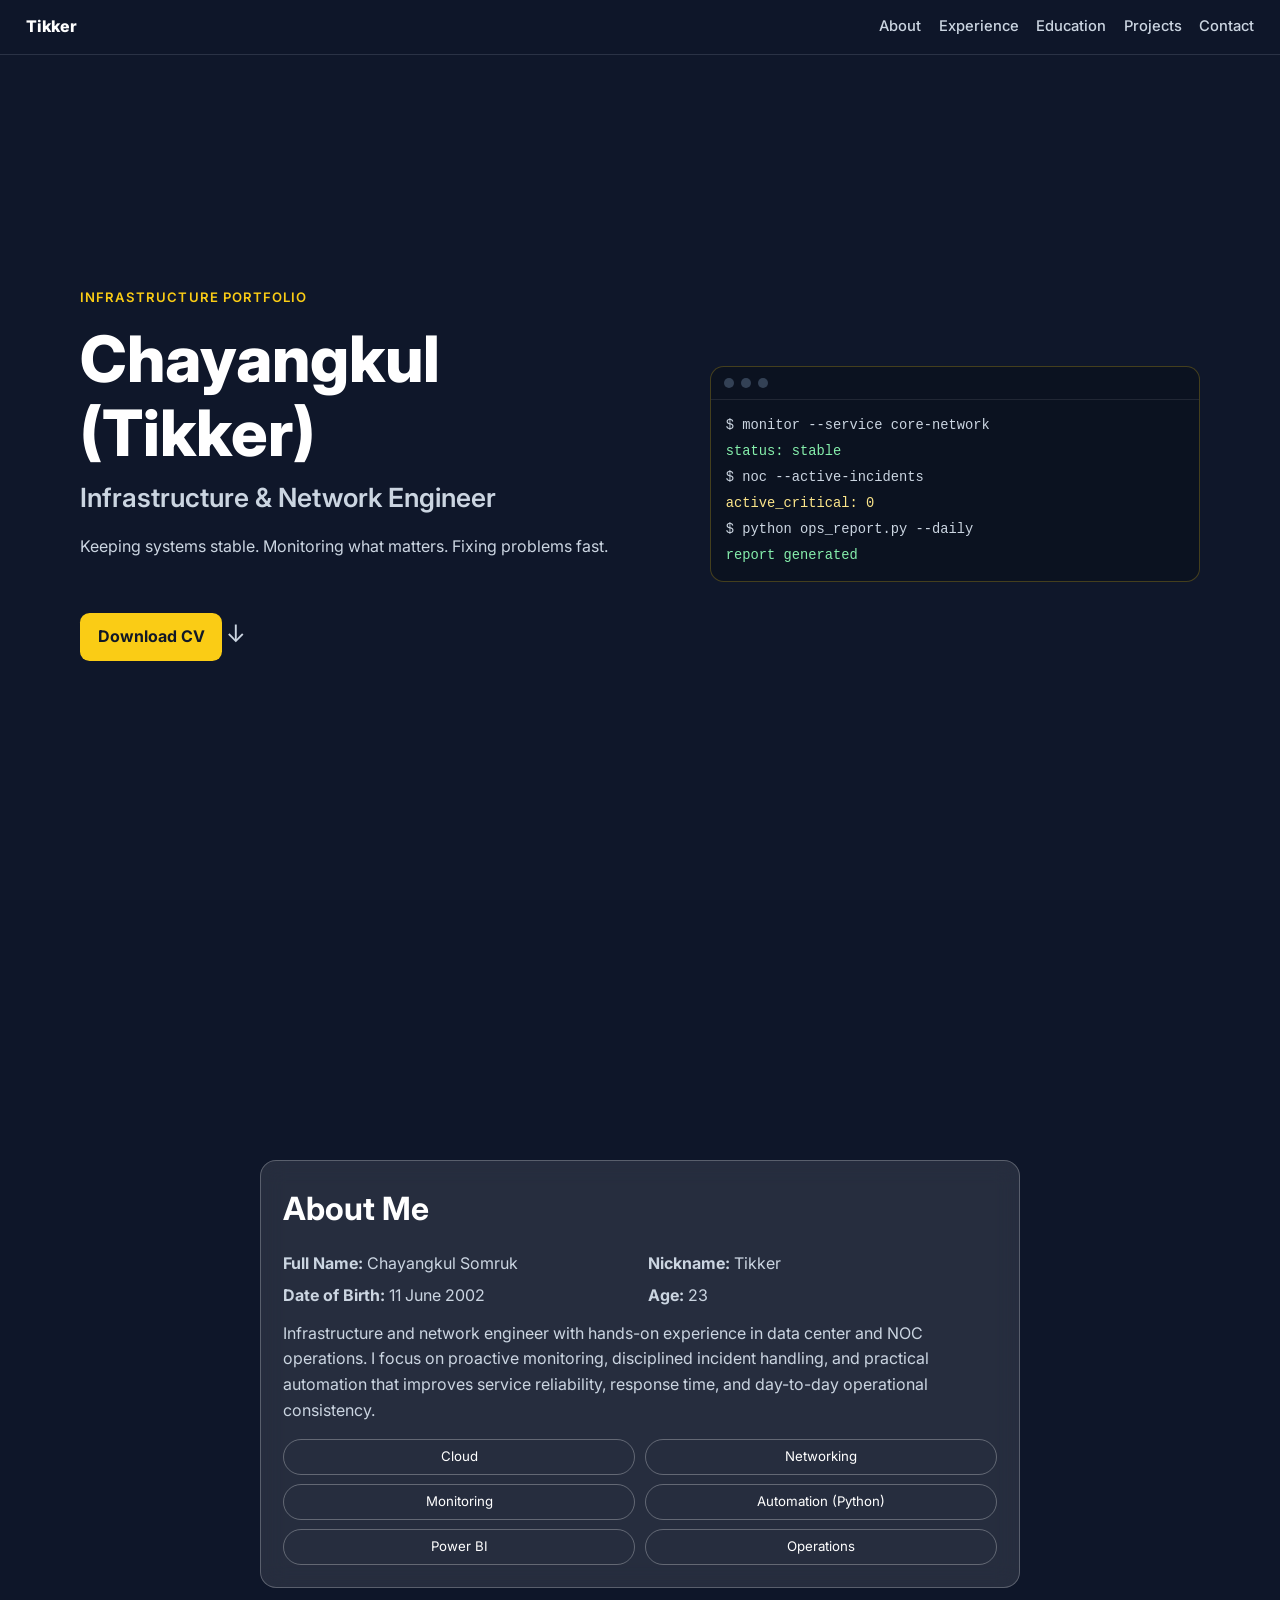
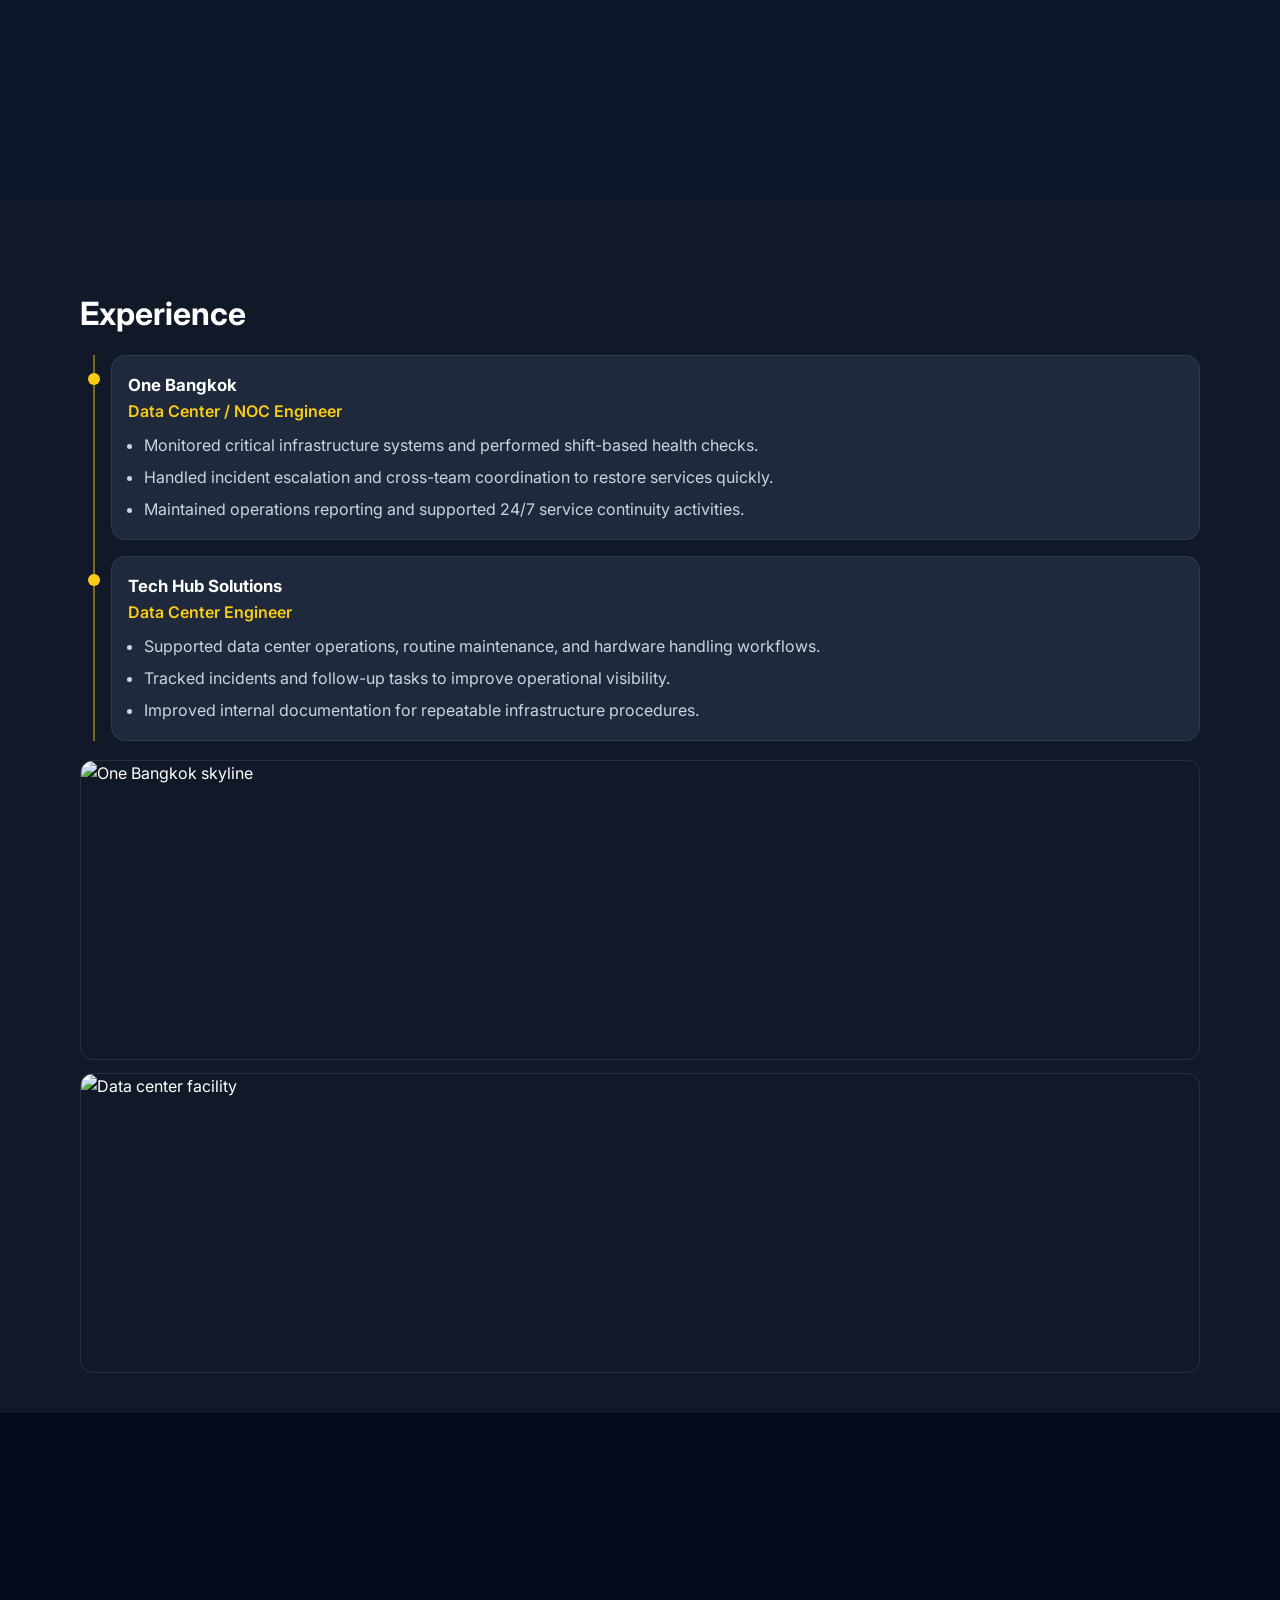
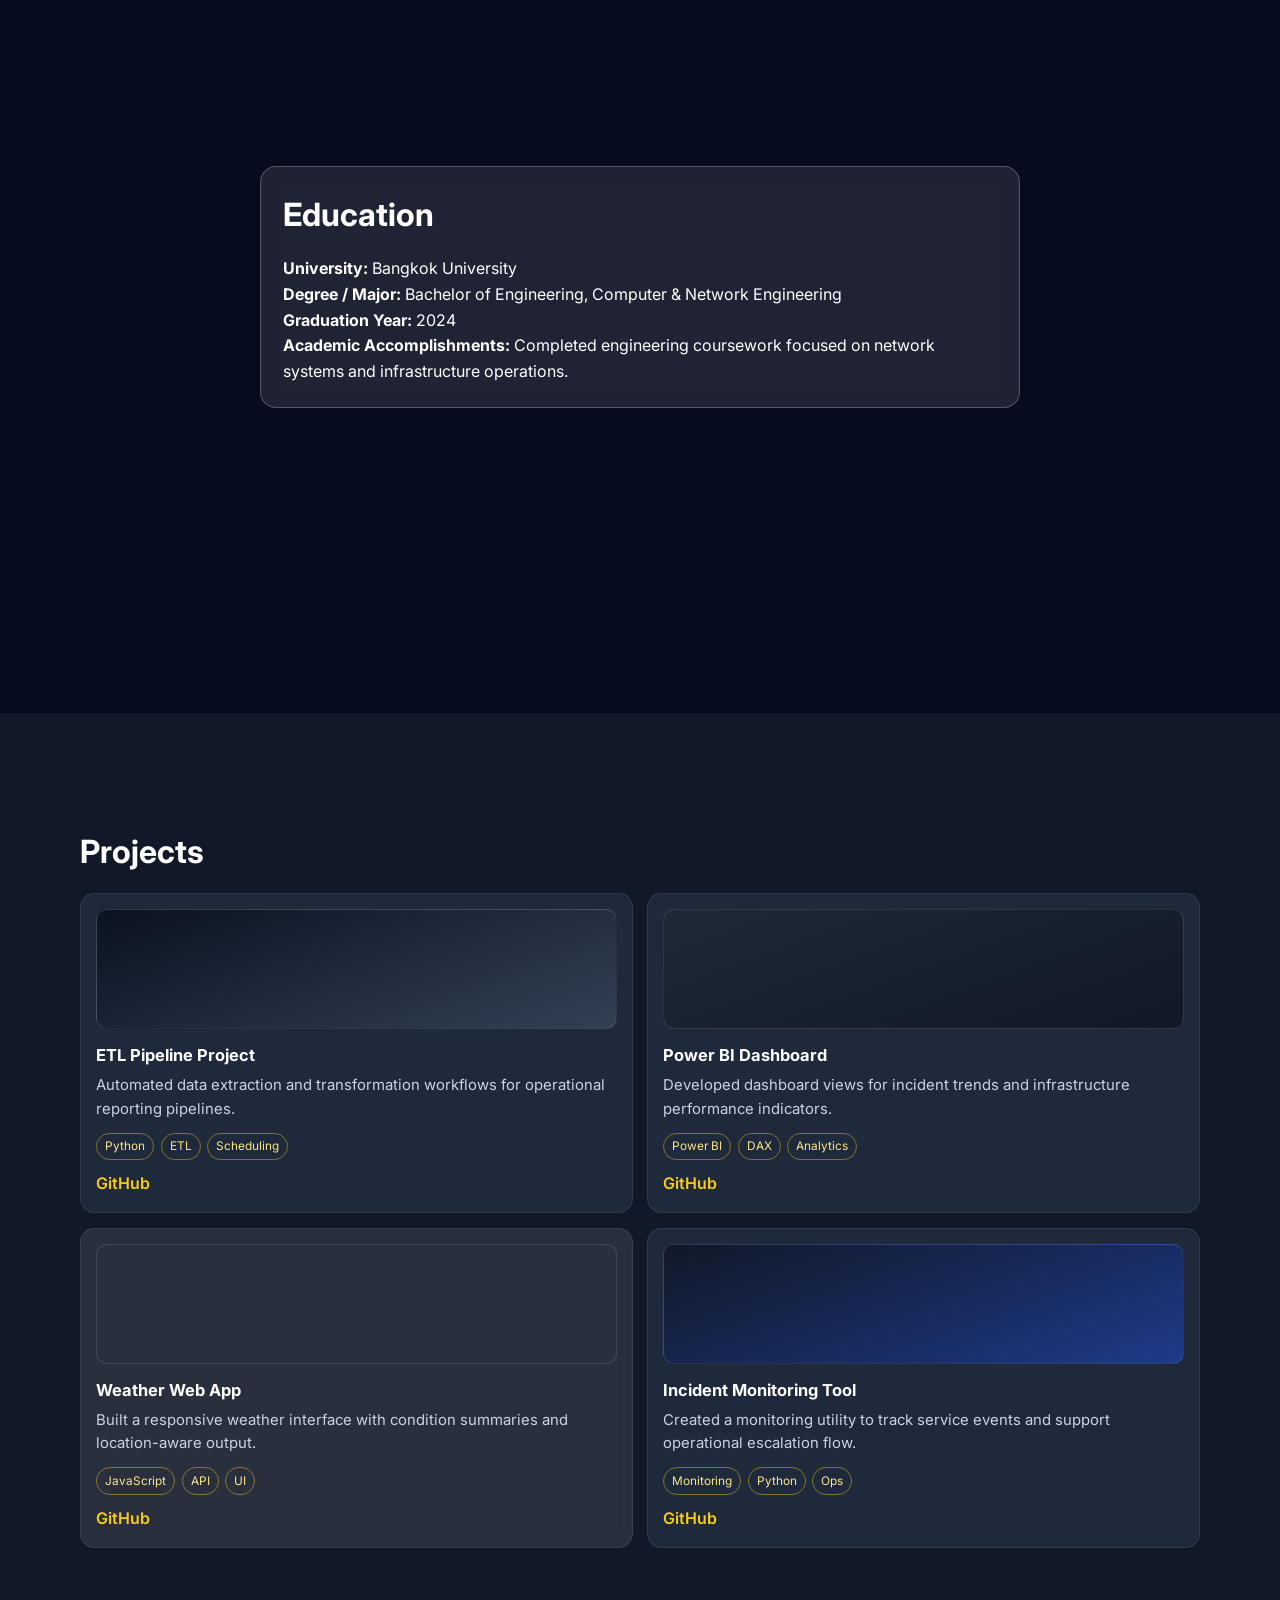
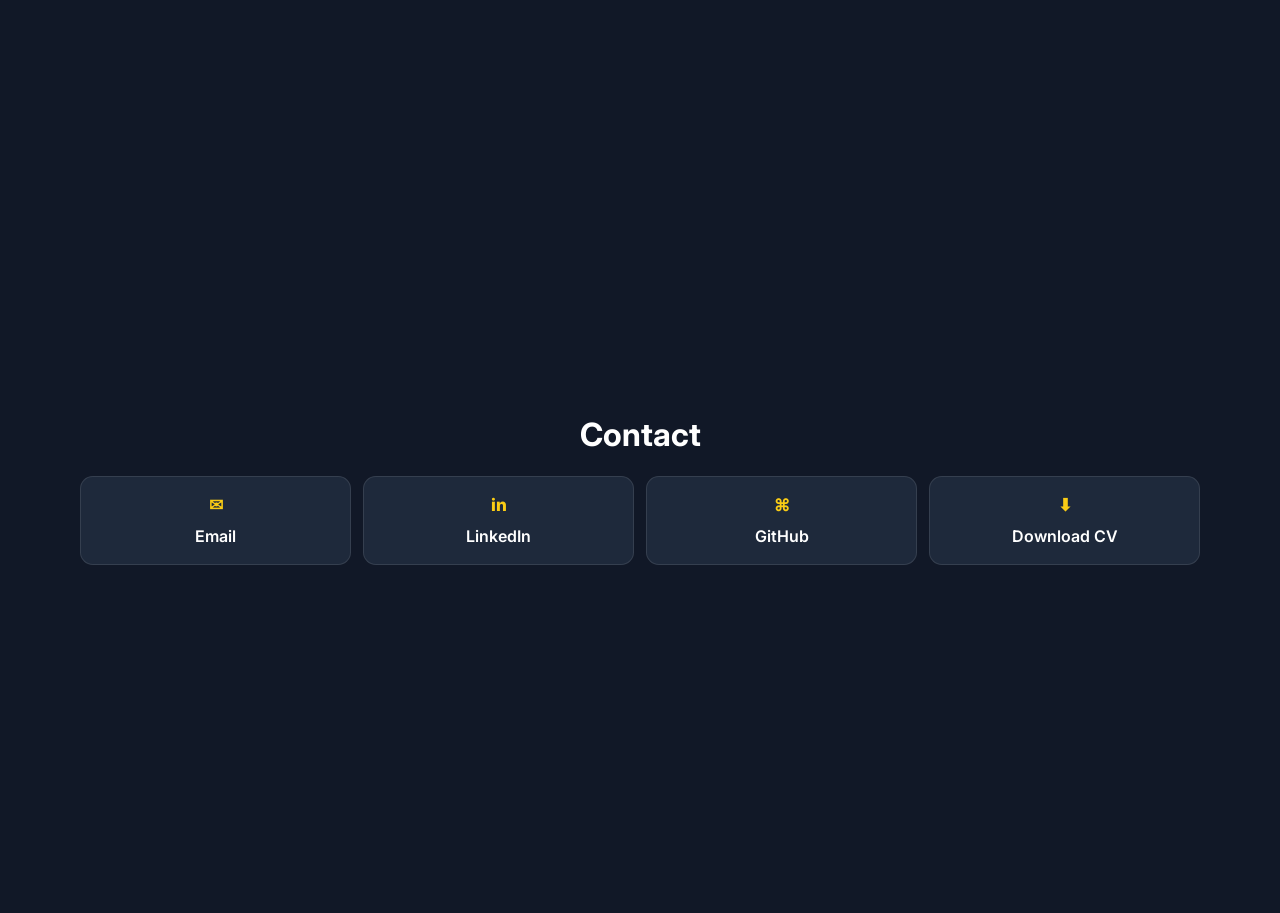
==== src/index.html @ 31d6d23b "Apply targeted hero, contact, and terminal UI fixes" ====
<!DOCTYPE html>
<html lang="en">
<head>
  <meta charset="UTF-8" />
  <meta name="viewport" content="width=device-width, initial-scale=1.0" />
  <title>Chayangkul (Tikker) | Infrastructure & Network Engineer</title>
  <meta
    name="description"
    content="Professional portfolio of Chayangkul (Tikker), Infrastructure & Network Engineer specializing in stable systems, monitoring, and fast incident response."
  />
  <link rel="preconnect" href="https://fonts.googleapis.com" />
  <link rel="preconnect" href="https://fonts.gstatic.com" crossorigin />
  <link
    href="https://fonts.googleapis.com/css2?family=Inter:wght@400;500;600;700;800&display=swap"
    rel="stylesheet"
  />
  <link rel="stylesheet" href="style.css" />
</head>
<body>
  <header class="top-nav">
    <a href="#hero" class="brand">Tikker</a>
    <nav>
      <a href="#about">About</a>
      <a href="#experience">Experience</a>
      <a href="#education">Education</a>
      <a href="#projects">Projects</a>
      <a href="#contact">Contact</a>
    </nav>
  </header>

  <main>
    <section id="hero" class="section hero">
      <div class="container hero-layout">
        <div class="hero-inner">
          <p class="section-label">Infrastructure Portfolio</p>
          <h1>Chayangkul (Tikker)</h1>
          <h2>Infrastructure &amp; Network Engineer</h2>
          <p class="hero-subtitle">Keeping systems stable. Monitoring what matters. Fixing problems fast.</p>
          <a class="btn-primary" href="assets/documents/Chayangkul_Somruk_CV.pdf" download>Download CV</a>
          <a class="scroll-indicator" href="#about" aria-label="Scroll to About">↓</a>
        </div>
        <aside class="hero-terminal" aria-label="Operations terminal status">
          <div class="terminal-header">
            <span></span><span></span><span></span>
          </div>
          <div class="terminal-body">
            <p>$ monitor --service core-network</p>
            <p class="ok">status: stable</p>
            <p>$ noc --active-incidents</p>
            <p class="warn">active_critical: 0</p>
            <p>$ python ops_report.py --daily</p>
            <p class="ok">report generated</p>
          </div>
        </aside>
      </div>
    </section>

    <section id="about" class="section glass-section about-bg">
      <div class="container center-layout">
        <article class="glass-card">
          <h3>About Me</h3>
          <div class="about-grid">
            <p><strong>Full Name:</strong> Chayangkul Somruk</p>
            <p><strong>Nickname:</strong> Tikker</p>
            <p><strong>Date of Birth:</strong> 11 June 2002</p>
            <p><strong>Age:</strong> 23</p>
          </div>
          <p class="summary">
            Infrastructure and network engineer with hands-on experience in data center and NOC operations.
            I focus on proactive monitoring, disciplined incident handling, and practical automation that improves
            service reliability, response time, and day-to-day operational consistency.
          </p>
          <div class="skills-grid">
            <span>Cloud</span>
            <span>Networking</span>
            <span>Monitoring</span>
            <span>Automation (Python)</span>
            <span>Power BI</span>
            <span>Operations</span>
          </div>
        </article>
      </div>
    </section>

    <section id="experience" class="section dark-section">
      <div class="container">
        <h3 class="title">Experience</h3>

        <div class="timeline">
          <article class="timeline-item">
            <div class="dot" aria-hidden="true"></div>
            <div class="timeline-card">
              <h4>One Bangkok</h4>
              <p class="role">Data Center / NOC Engineer</p>
              <ul>
                <li>Monitored critical infrastructure systems and performed shift-based health checks.</li>
                <li>Handled incident escalation and cross-team coordination to restore services quickly.</li>
                <li>Maintained operations reporting and supported 24/7 service continuity activities.</li>
              </ul>
            </div>
          </article>

          <article class="timeline-item">
            <div class="dot" aria-hidden="true"></div>
            <div class="timeline-card">
              <h4>Tech Hub Solutions</h4>
              <p class="role">Data Center Engineer</p>
              <ul>
                <li>Supported data center operations, routine maintenance, and hardware handling workflows.</li>
                <li>Tracked incidents and follow-up tasks to improve operational visibility.</li>
                <li>Improved internal documentation for repeatable infrastructure procedures.</li>
              </ul>
            </div>
          </article>
        </div>

        <div class="banner-stack">
          <img src="1729585933_ปก_800_One_Bangkok_6.jpg" alt="One Bangkok skyline" class="full-banner" />
          <img src="GSA01-108-scaled.jpg" alt="Data center facility" class="full-banner" />
        </div>
      </div>
    </section>

    <section id="education" class="section glass-section education-bg">
      <div class="container center-layout">
        <article class="glass-card">
          <h3>Education</h3>
          <p><strong>University:</strong> Bangkok University</p>
          <p><strong>Degree / Major:</strong> Bachelor of Engineering, Computer &amp; Network Engineering</p>
          <p><strong>Graduation Year:</strong> 2024</p>
          <p><strong>Academic Accomplishments:</strong> Completed engineering coursework focused on network systems and infrastructure operations.</p>
        </article>
      </div>
    </section>

    <section id="projects" class="section dark-section">
      <div class="container">
        <h3 class="title">Projects</h3>
        <div class="project-grid">
          <article class="project-card">
            <div class="project-thumb thumb-etl" role="img" aria-label="ETL pipeline diagram"></div>
            <h4>ETL Pipeline Project</h4>
            <p>Automated data extraction and transformation workflows for operational reporting pipelines.</p>
            <div class="badges"><span>Python</span><span>ETL</span><span>Scheduling</span></div>
            <a href="https://github.com/TikkerLovely" target="_blank" rel="noopener">GitHub</a>
          </article>

          <article class="project-card">
            <div class="project-thumb thumb-bi" role="img" aria-label="Power BI dashboard analytics"></div>
            <h4>Power BI Dashboard</h4>
            <p>Developed dashboard views for incident trends and infrastructure performance indicators.</p>
            <div class="badges"><span>Power BI</span><span>DAX</span><span>Analytics</span></div>
            <a href="https://github.com/TikkerLovely" target="_blank" rel="noopener">GitHub</a>
          </article>

          <article class="project-card weather-card">
            <div class="project-thumb thumb-weather" role="img" aria-label="Weather web application preview"></div>
            <h4>Weather Web App</h4>
            <p>Built a responsive weather interface with condition summaries and location-aware output.</p>
            <div class="badges"><span>JavaScript</span><span>API</span><span>UI</span></div>
            <a href="https://github.com/TikkerLovely" target="_blank" rel="noopener">GitHub</a>
          </article>

          <article class="project-card">
            <div class="project-thumb thumb-monitor" role="img" aria-label="Incident monitoring tool screen"></div>
            <h4>Incident Monitoring Tool</h4>
            <p>Created a monitoring utility to track service events and support operational escalation flow.</p>
            <div class="badges"><span>Monitoring</span><span>Python</span><span>Ops</span></div>
            <a href="https://github.com/TikkerLovely" target="_blank" rel="noopener">GitHub</a>
          </article>
        </div>
      </div>
    </section>

    <section id="contact" class="section dark-section contact-section">
      <div class="container">
        <h3 class="title">Contact</h3>
        <div class="contact-grid">
          <a class="contact-card" href="mailto:chayangkul@example.com"><span class="contact-icon">✉</span><span>Email</span></a>
          <a class="contact-card" href="https://linkedin.com/in/chayangkul-somruk-50b476312" target="_blank" rel="noopener"><span class="contact-icon">in</span><span>LinkedIn</span></a>
          <a class="contact-card" href="https://github.com/TikkerLovely" target="_blank" rel="noopener"><span class="contact-icon">⌘</span><span>GitHub</span></a>
          <a class="contact-card" href="assets/documents/Chayangkul_Somruk_CV.pdf" download><span class="contact-icon">⬇</span><span>Download CV</span></a>
        </div>
      </div>
    </section>
  </main>

  <script src="script.js"></script>
</body>
</html>
---- src/style.css ----
:root {
  --bg-main: #0f172a;
  --bg-secondary: #111827;
  --card-bg: #1e293b;
  --accent: #facc15;
  --text-main: #ffffff;
  --text-muted: #cbd5e1;
  --glass-bg: rgba(255, 255, 255, 0.1);
  --glass-border: rgba(255, 255, 255, 0.24);
}

* {
  box-sizing: border-box;
  margin: 0;
  padding: 0;
}

html {
  scroll-behavior: smooth;
}

body {
  font-family: "Inter", sans-serif;
  background: var(--bg-main);
  color: var(--text-main);
  line-height: 1.6;
}

.top-nav {
  position: fixed;
  top: 0;
  left: 0;
  right: 0;
  display: flex;
  align-items: center;
  justify-content: space-between;
  padding: 0.9rem 1rem;
  background: rgba(15, 23, 42, 0.9);
  border-bottom: 1px solid rgba(203, 213, 225, 0.15);
  backdrop-filter: blur(8px);
  z-index: 20;
}

.brand {
  text-decoration: none;
  color: var(--text-main);
  font-weight: 800;
  font-size: 1rem;
}

.top-nav nav {
  display: none;
}

.top-nav nav a {
  text-decoration: none;
  color: var(--text-muted);
  font-weight: 500;
  font-size: 0.92rem;
}

.top-nav nav a:hover {
  color: var(--accent);
}

.section {
  min-height: 100vh;
  display: flex;
  align-items: center;
  padding: 5.5rem 0 2.5rem;
}

.container {
  width: min(1120px, 92%);
  margin: 0 auto;
}

.hero {
  background: var(--bg-main);
}

.hero-inner {
  max-width: 760px;
}

.hero-layout {
  display: grid;
  gap: 1.2rem;
}

.hero-terminal {
  background: #0b1220;
  border: 1px solid rgba(250, 204, 21, 0.24);
  border-radius: 0.85rem;
  overflow: hidden;
  max-width: 520px;
}

.terminal-header {
  display: flex;
  gap: 0.45rem;
  padding: 0.7rem 0.8rem;
  border-bottom: 1px solid rgba(255, 255, 255, 0.09);
}

.terminal-header span {
  width: 0.62rem;
  height: 0.62rem;
  border-radius: 50%;
  background: #334155;
}

.terminal-body {
  padding: 0.9rem;
  font-family: ui-monospace, SFMono-Regular, Menlo, monospace;
  color: #cbd5e1;
  font-size: 0.86rem;
  display: grid;
  gap: 0.25rem;
}

.terminal-body .ok {
  color: #86efac;
}

.terminal-body .warn {
  color: #fde68a;
}

.section-label {
  color: var(--accent);
  font-size: 0.82rem;
  text-transform: uppercase;
  letter-spacing: 0.08em;
  margin-bottom: 0.9rem;
  font-weight: 600;
}

.hero h1 {
  font-size: clamp(2.2rem, 9vw, 4rem);
  line-height: 1.15;
  font-weight: 800;
}

.hero h2 {
  font-size: clamp(1.05rem, 4.2vw, 1.65rem);
  margin-top: 0.4rem;
  color: var(--text-muted);
  font-weight: 600;
}

.hero-subtitle {
  margin-top: 1rem;
  margin-bottom: 1.7rem;
  color: var(--text-muted);
  max-width: 56ch;
}

.btn-primary {
  display: inline-block;
  text-decoration: none;
  background: var(--accent);
  color: #111827;
  font-weight: 700;
  border-radius: 0.6rem;
  padding: 0.72rem 1.1rem;
}

.scroll-indicator {
  display: inline-block;
  margin-top: 1.8rem;
  text-decoration: none;
  color: var(--text-muted);
  font-size: 1.5rem;
  animation: nudge 2s ease-in-out infinite;
}

@keyframes nudge {
  0%,
  100% {
    transform: translateY(0);
  }
  50% {
    transform: translateY(4px);
  }
}

.dark-section {
  background: var(--bg-secondary);
}

.glass-section {
  position: relative;
  overflow: hidden;
  background: var(--bg-main);
}

.glass-section::before {
  content: "";
  position: absolute;
  inset: 0;
  z-index: 0;
}

.about-bg::before {
  background:
    linear-gradient(rgba(15, 23, 42, 0.68), rgba(15, 23, 42, 0.68)),
    url("assets/weather/cloudy.jpg") center/cover no-repeat;
  filter: blur(2px);
  transform: scale(1.04);
}

.education-bg::before {
  background:
    linear-gradient(rgba(2, 6, 23, 0.62), rgba(2, 6, 23, 0.62)),
    url("be8da3c9-c04f-43a6-bb78-62124ac0f6a9.jpg") center/cover no-repeat;
  filter: blur(4px);
  transform: scale(1.05);
}

.center-layout {
  position: relative;
  z-index: 1;
  display: grid;
  place-items: center;
}

.glass-card {
  width: min(760px, 100%);
  border-radius: 1rem;
  background: var(--glass-bg);
  border: 1px solid var(--glass-border);
  backdrop-filter: blur(12px);
  padding: 1.4rem;
}

.glass-card h3,
.title {
  font-size: clamp(1.45rem, 5vw, 2rem);
  margin-bottom: 1rem;
}

.about-grid {
  display: grid;
  gap: 0.35rem;
  margin-bottom: 0.8rem;
  color: var(--text-muted);
}

.summary {
  color: var(--text-muted);
  margin-bottom: 1rem;
}

.skills-grid {
  display: grid;
  grid-template-columns: 1fr 1fr;
  gap: 0.6rem;
}

.skills-grid span {
  display: inline-flex;
  justify-content: center;
  align-items: center;
  border: 1px solid rgba(255, 255, 255, 0.28);
  border-radius: 999px;
  padding: 0.38rem 0.55rem;
  font-size: 0.83rem;
  color: var(--text-main);
}

.timeline {
  border-left: 2px solid rgba(250, 204, 21, 0.45);
  margin-left: 0.8rem;
  padding-left: 1rem;
  display: grid;
  gap: 1rem;
}

.timeline-item {
  position: relative;
}

.dot {
  width: 0.75rem;
  height: 0.75rem;
  border-radius: 50%;
  background: var(--accent);
  position: absolute;
  left: -1.45rem;
  top: 1.1rem;
}

.timeline-card {
  background: var(--card-bg);
  border: 1px solid rgba(255, 255, 255, 0.08);
  border-radius: 0.9rem;
  padding: 1rem;
}

.timeline-card h4 {
  font-size: 1.05rem;
}

.role {
  color: var(--accent);
  font-weight: 600;
  margin-bottom: 0.55rem;
}

.timeline-card ul {
  color: var(--text-muted);
  padding-left: 1rem;
  display: grid;
  gap: 0.4rem;
}

.banner-stack {
  margin-top: 1.2rem;
  display: grid;
  gap: 0.8rem;
}

.full-banner {
  width: 100%;
  height: 210px;
  object-fit: cover;
  border-radius: 0.8rem;
  border: 1px solid rgba(255, 255, 255, 0.1);
}

.project-grid {
  display: grid;
  grid-template-columns: 1fr;
  gap: 0.9rem;
}

.project-card {
  background: var(--card-bg);
  border: 1px solid rgba(255, 255, 255, 0.08);
  border-radius: 0.9rem;
  padding: 0.95rem;
}

.project-thumb {
  height: 120px;
  border-radius: 0.7rem;
  border: 1px solid rgba(255, 255, 255, 0.1);
  margin-bottom: 0.8rem;
}

.thumb-etl {
  background: linear-gradient(160deg, #0b1220, #334155);
}

.thumb-bi {
  background: linear-gradient(160deg, #1f2937, #111827);
}

.thumb-weather {
  background: url("assets/weather/clear-day.jpg") center/cover no-repeat;
}

.thumb-monitor {
  background: linear-gradient(160deg, #111827, #1e3a8a);
}

.project-card h4 {
  font-size: 1.03rem;
  margin-bottom: 0.35rem;
}

.project-card p {
  color: var(--text-muted);
  font-size: 0.93rem;
}

.weather-card {
  background: rgba(255, 255, 255, 0.1);
  backdrop-filter: blur(8px);
}

.badges {
  display: flex;
  flex-wrap: wrap;
  gap: 0.4rem;
  margin: 0.7rem 0;
}

.badges span {
  border: 1px solid rgba(250, 204, 21, 0.45);
  border-radius: 999px;
  color: #fde68a;
  font-size: 0.74rem;
  padding: 0.2rem 0.5rem;
}

.project-card a {
  text-decoration: none;
  color: var(--accent);
  font-weight: 600;
}

.contact-section {
  text-align: center;
}

.contact-grid {
  display: grid;
  grid-template-columns: 1fr;
  gap: 0.75rem;
}

.contact-card {
  background: var(--card-bg);
  border: 1px solid rgba(255, 255, 255, 0.1);
  border-radius: 0.8rem;
  color: var(--text-main);
  padding: 0.9rem 1rem;
  text-decoration: none;
  display: grid;
  place-items: center;
  gap: 0.32rem;
  font-weight: 600;
}

.contact-icon {
  color: var(--accent);
  font-weight: 800;
  font-size: 1.08rem;
}

.contact-card:hover {
  border-color: rgba(250, 204, 21, 0.45);
  color: var(--accent);
}

@media (min-width: 760px) {
  .top-nav {
    padding: 0.9rem 1.6rem;
  }

  .hero-layout {
    grid-template-columns: 1.1fr 0.9fr;
    align-items: center;
    gap: 2rem;
  }

  .top-nav nav {
    display: flex;
    gap: 1.1rem;
  }

  .about-grid {
    grid-template-columns: 1fr 1fr;
    gap: 0.4rem 1rem;
  }

  .project-grid {
    grid-template-columns: 1fr 1fr;
  }

  .contact-grid {
    grid-template-columns: repeat(4, 1fr);
  }

  .full-banner {
    height: 300px;
  }
}
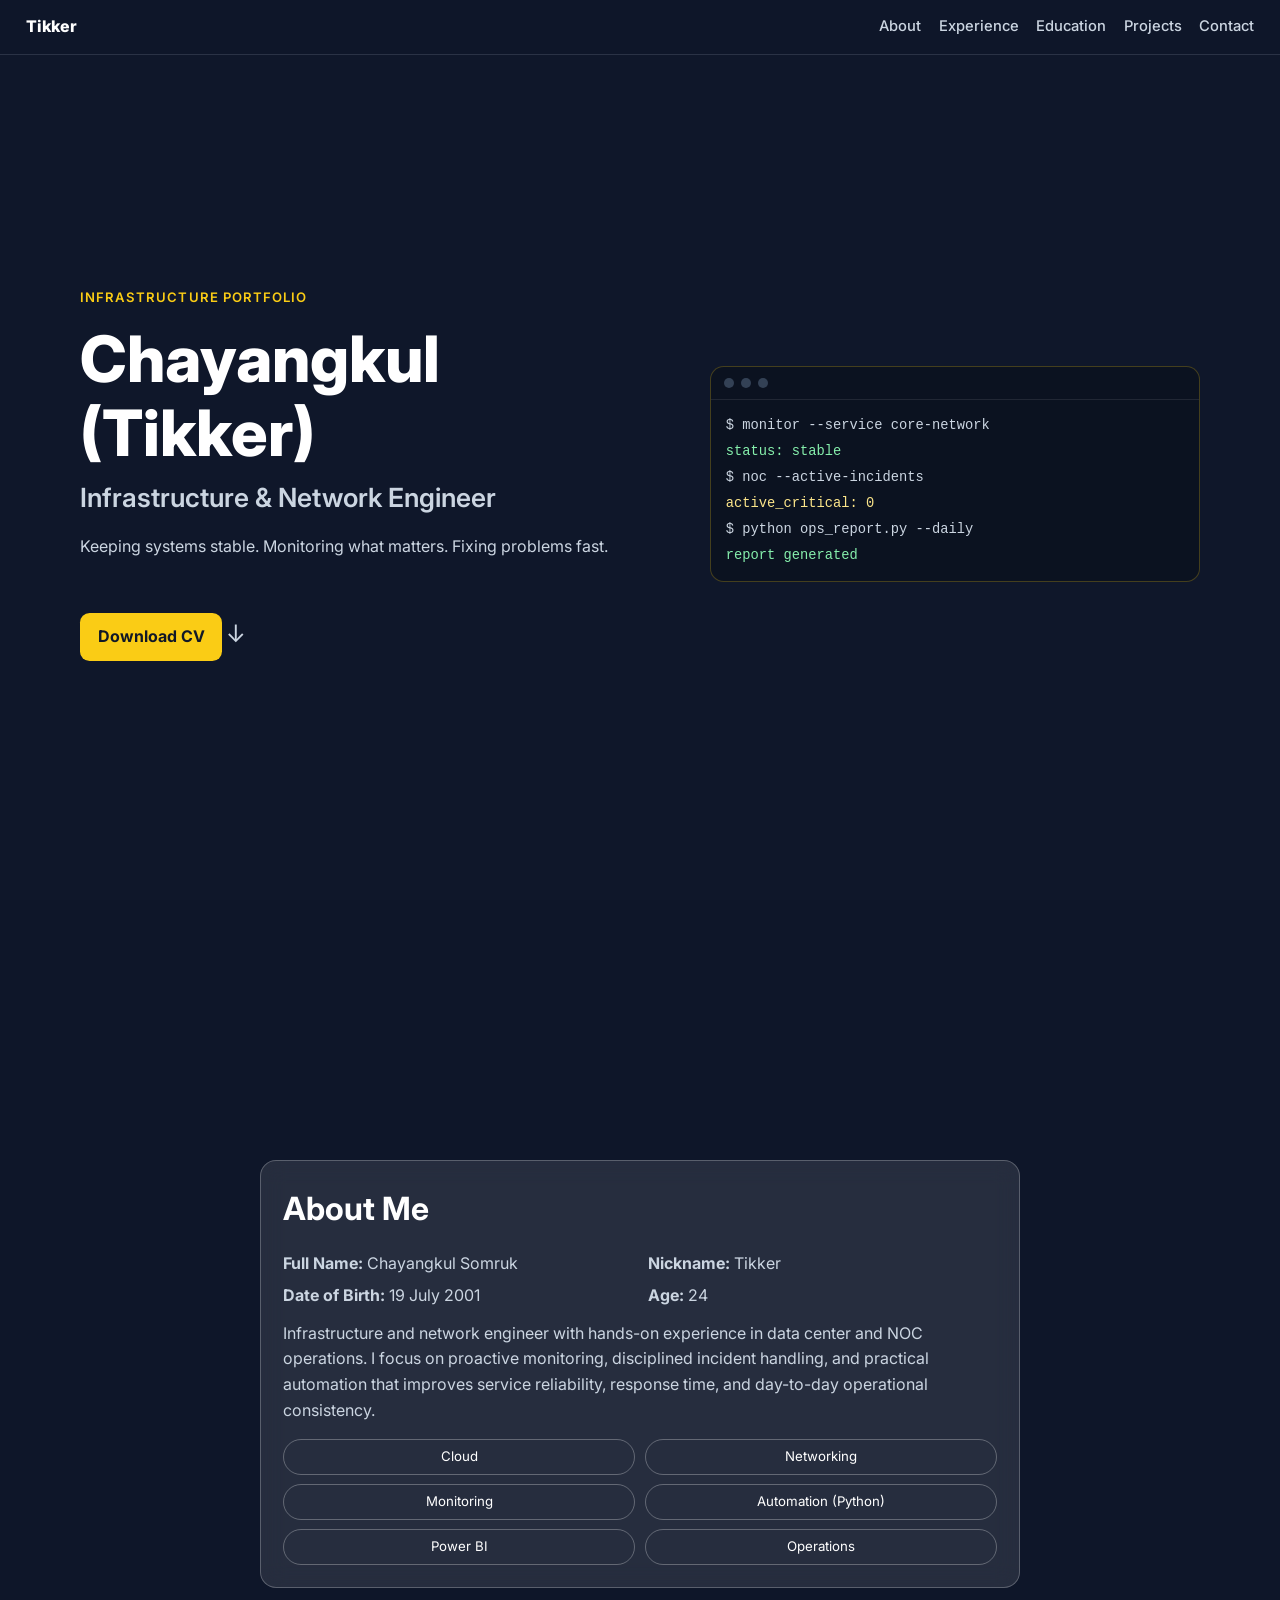
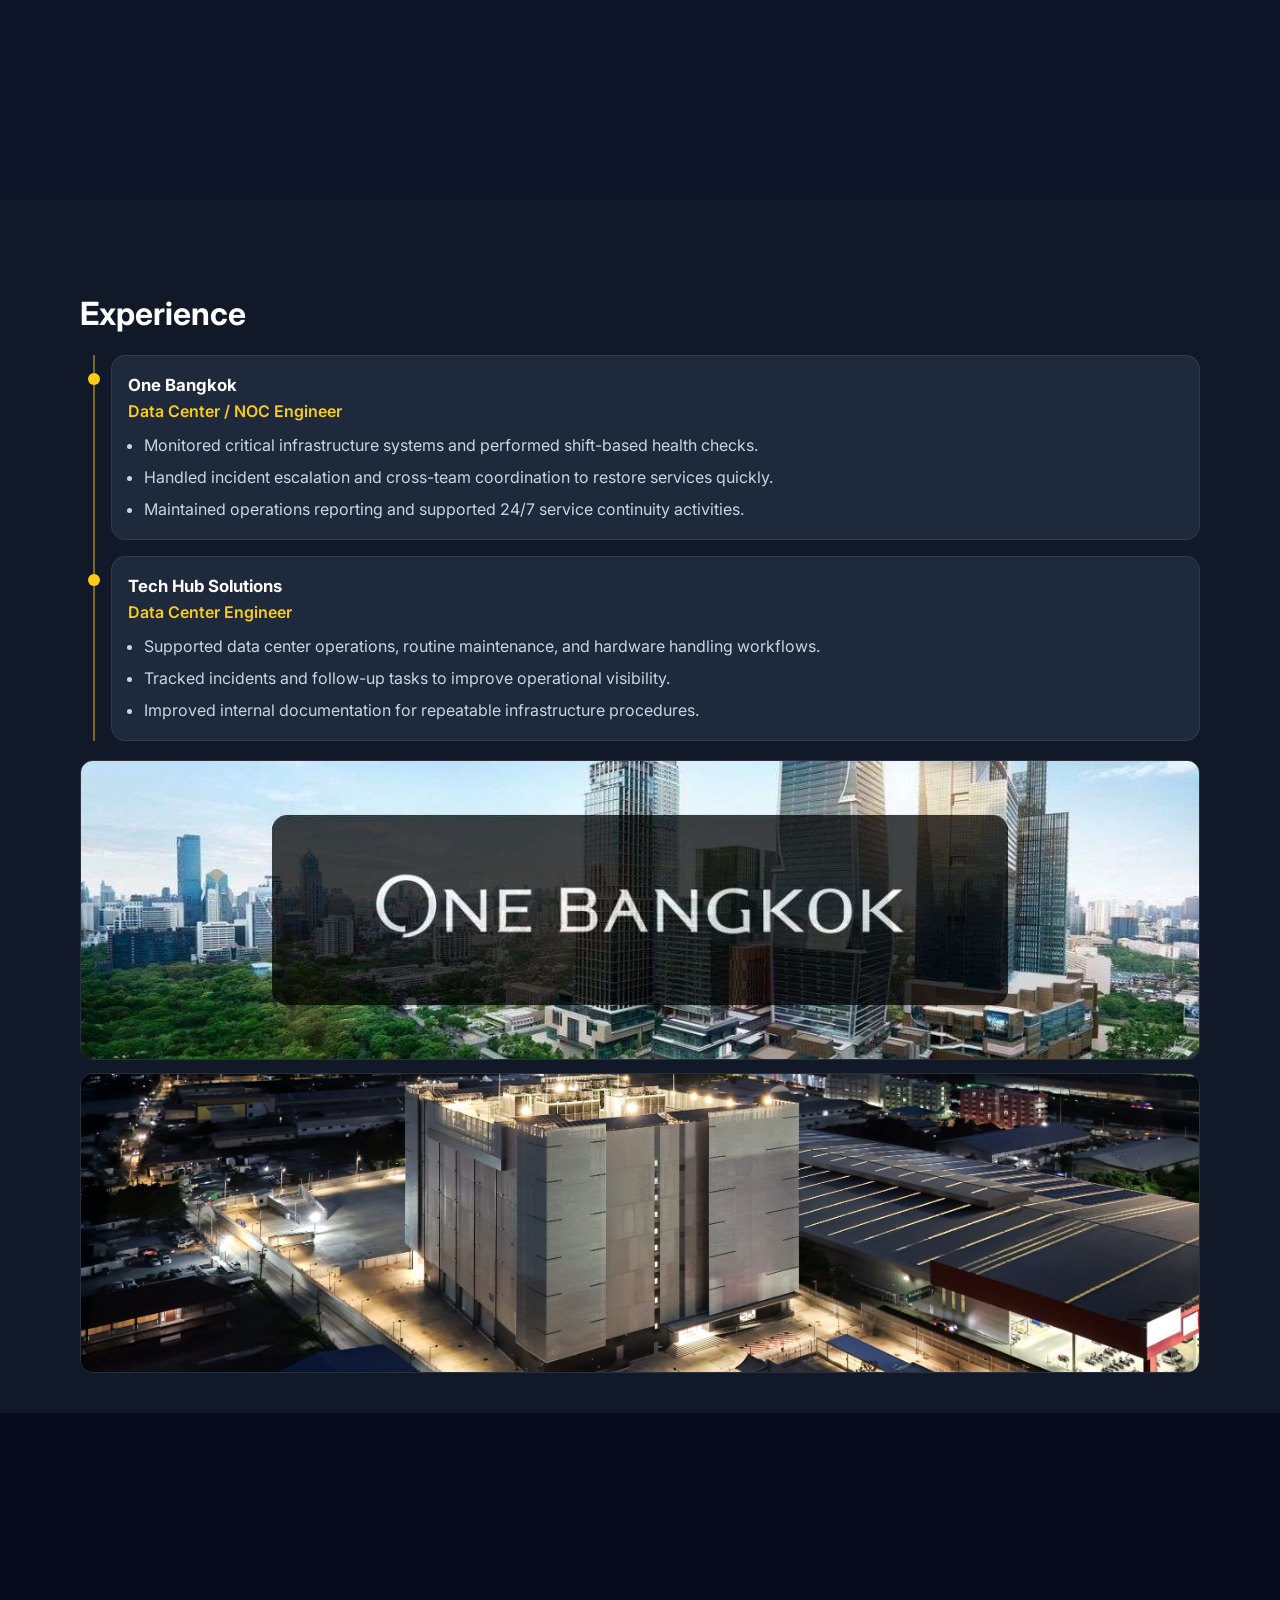
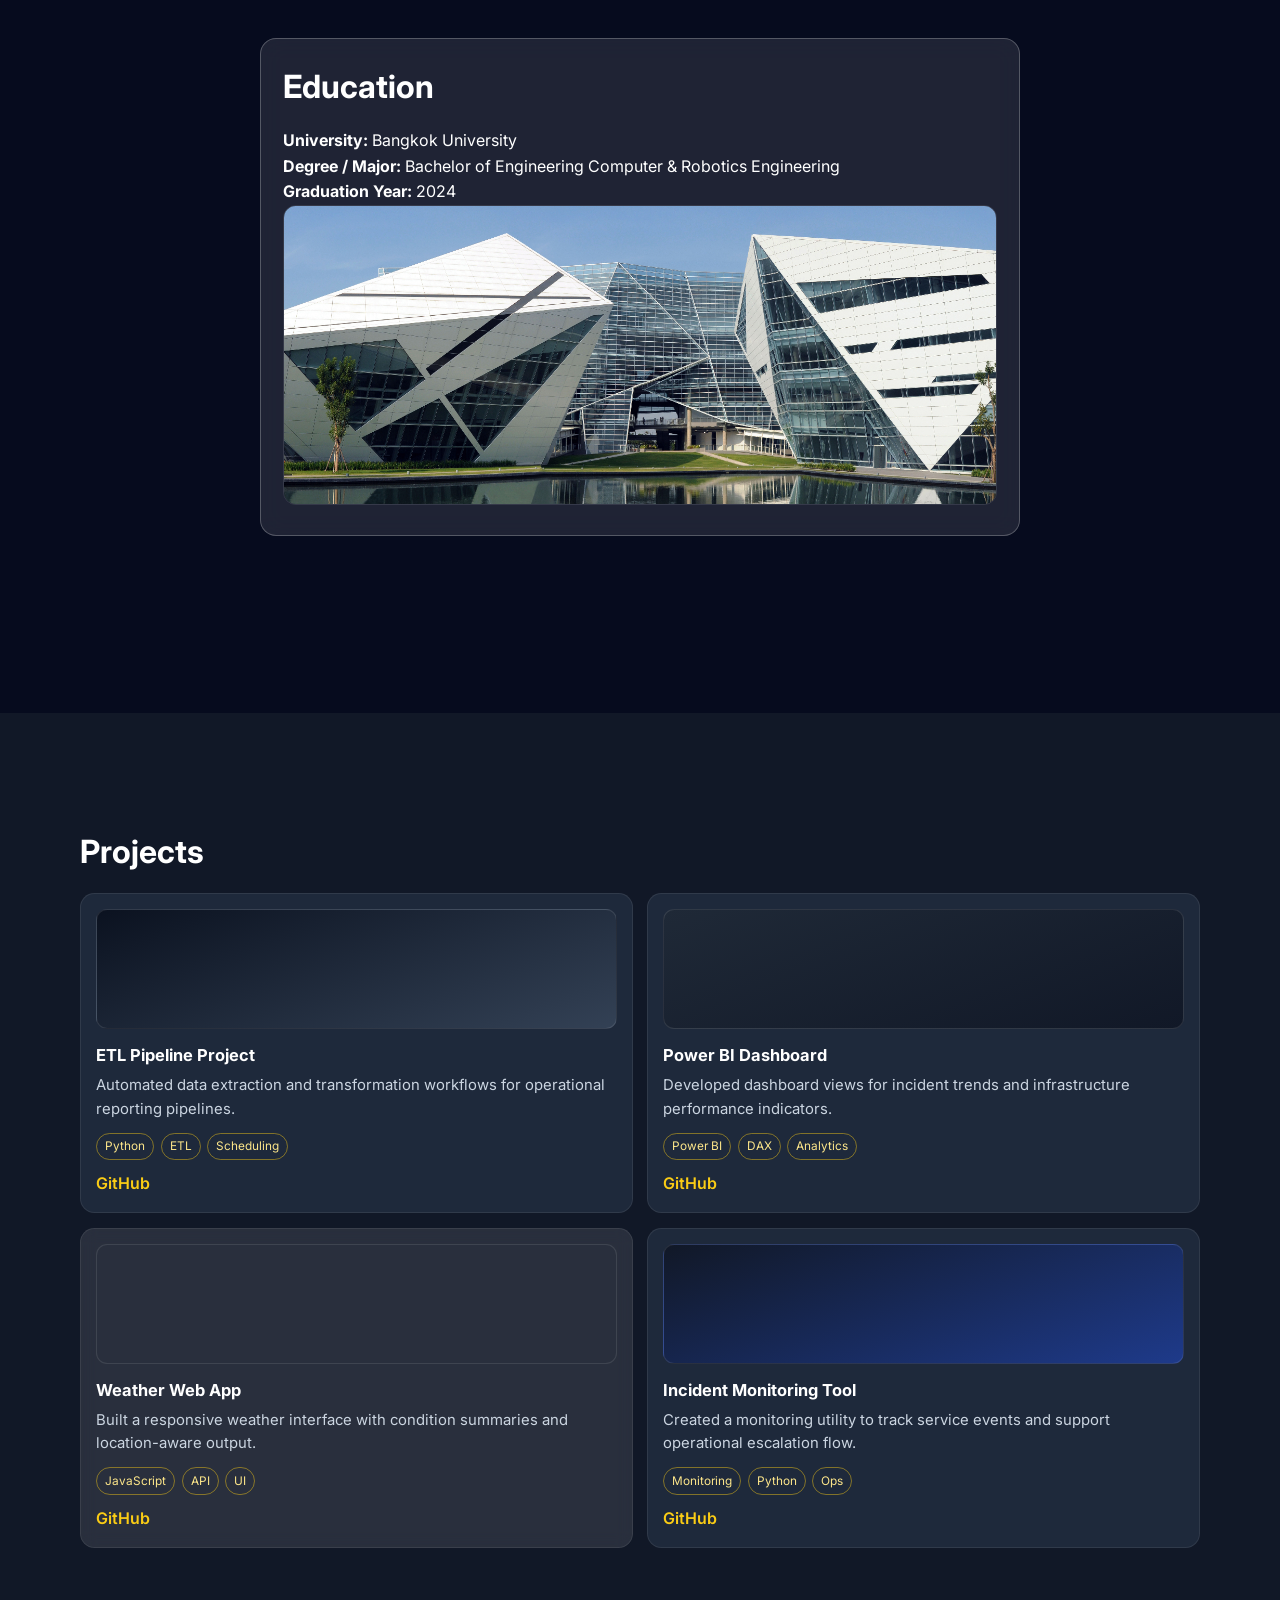
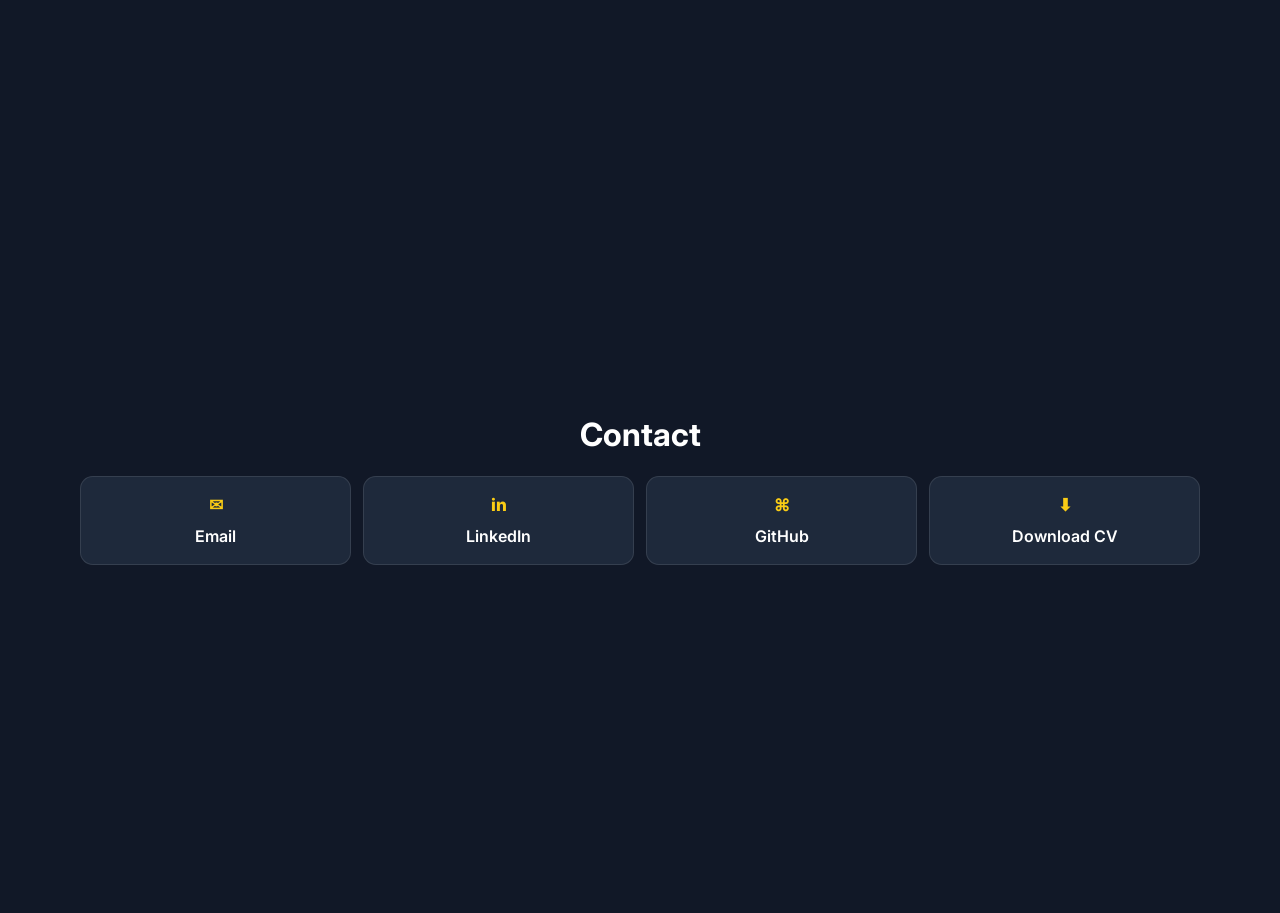
==== commit 628feb66: "Text and link update เป็นการอัพเดทรูปภาพและรายละเอียดต่างๆ" ====
--- a/src/index.html
+++ b/src/index.html
@@ -62,8 +62,8 @@
           <div class="about-grid">
             <p><strong>Full Name:</strong> Chayangkul Somruk</p>
             <p><strong>Nickname:</strong> Tikker</p>
-            <p><strong>Date of Birth:</strong> 11 June 2002</p>
-            <p><strong>Age:</strong> 23</p>
+            <p><strong>Date of Birth:</strong> 19 July 2001</p>
+            <p><strong>Age:</strong> 24</p>
           </div>
           <p class="summary">
             Infrastructure and network engineer with hands-on experience in data center and NOC operations.
@@ -115,8 +115,8 @@
         </div>
 
         <div class="banner-stack">
-          <img src="1729585933_ปก_800_One_Bangkok_6.jpg" alt="One Bangkok skyline" class="full-banner" />
-          <img src="GSA01-108-scaled.jpg" alt="Data center facility" class="full-banner" />
+          <img src="assets/images/1729585933_ปก_800_One_Bangkok_6.jpg" alt="One Bangkok skyline" class="full-banner" />
+          <img src="assets/images/GSA01-108-scaled.jpg"alt="Data center facility" class="full-banner" />
         </div>
       </div>
     </section>
@@ -126,9 +126,9 @@
         <article class="glass-card">
           <h3>Education</h3>
           <p><strong>University:</strong> Bangkok University</p>
-          <p><strong>Degree / Major:</strong> Bachelor of Engineering, Computer &amp; Network Engineering</p>
+          <p><strong>Degree / Major:</strong> Bachelor of Engineering Computer &amp; Robotics Engineering</p>
           <p><strong>Graduation Year:</strong> 2024</p>
-          <p><strong>Academic Accomplishments:</strong> Completed engineering coursework focused on network systems and infrastructure operations.</p>
+          <img src="assets/images/be8da3c9-c04f-43a6-bb78-62124ac0f6a9.jpg"alt="Bangkok University " class="full-banner" />
         </article>
       </div>
     </section>
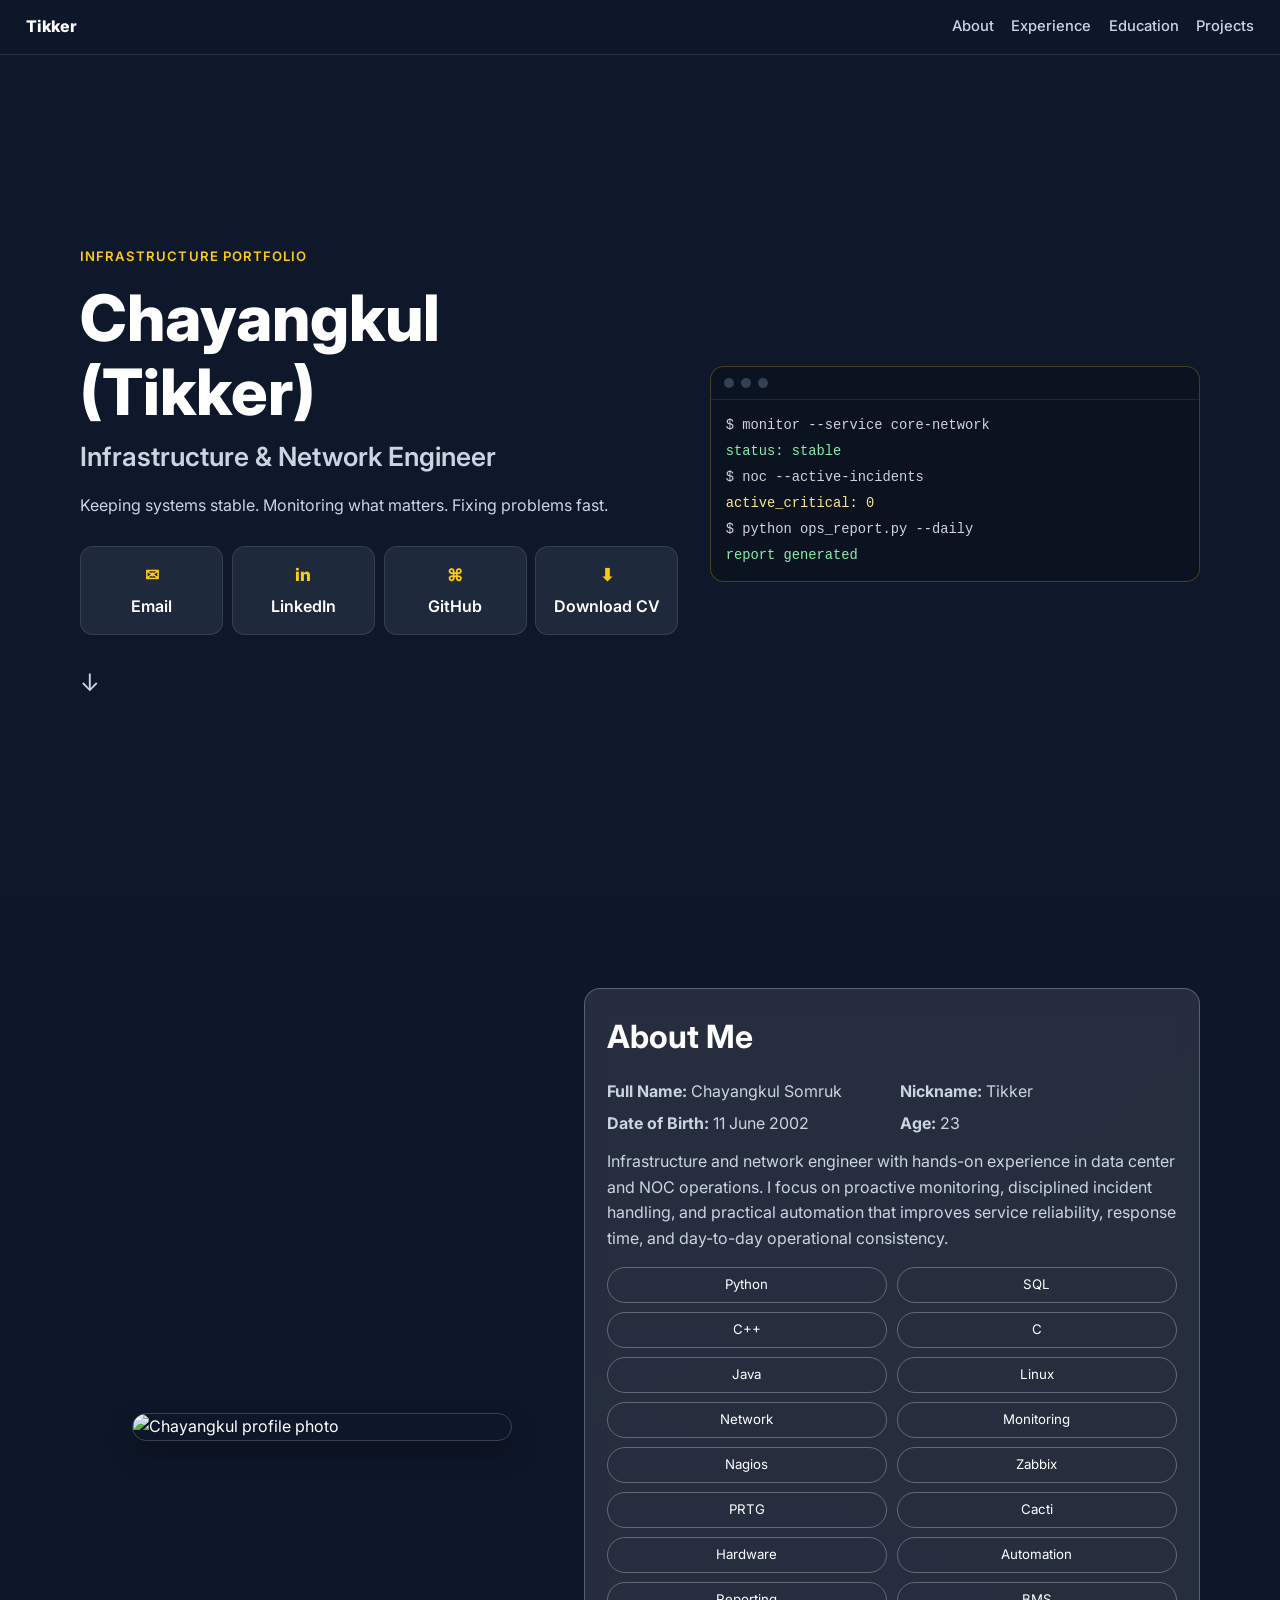
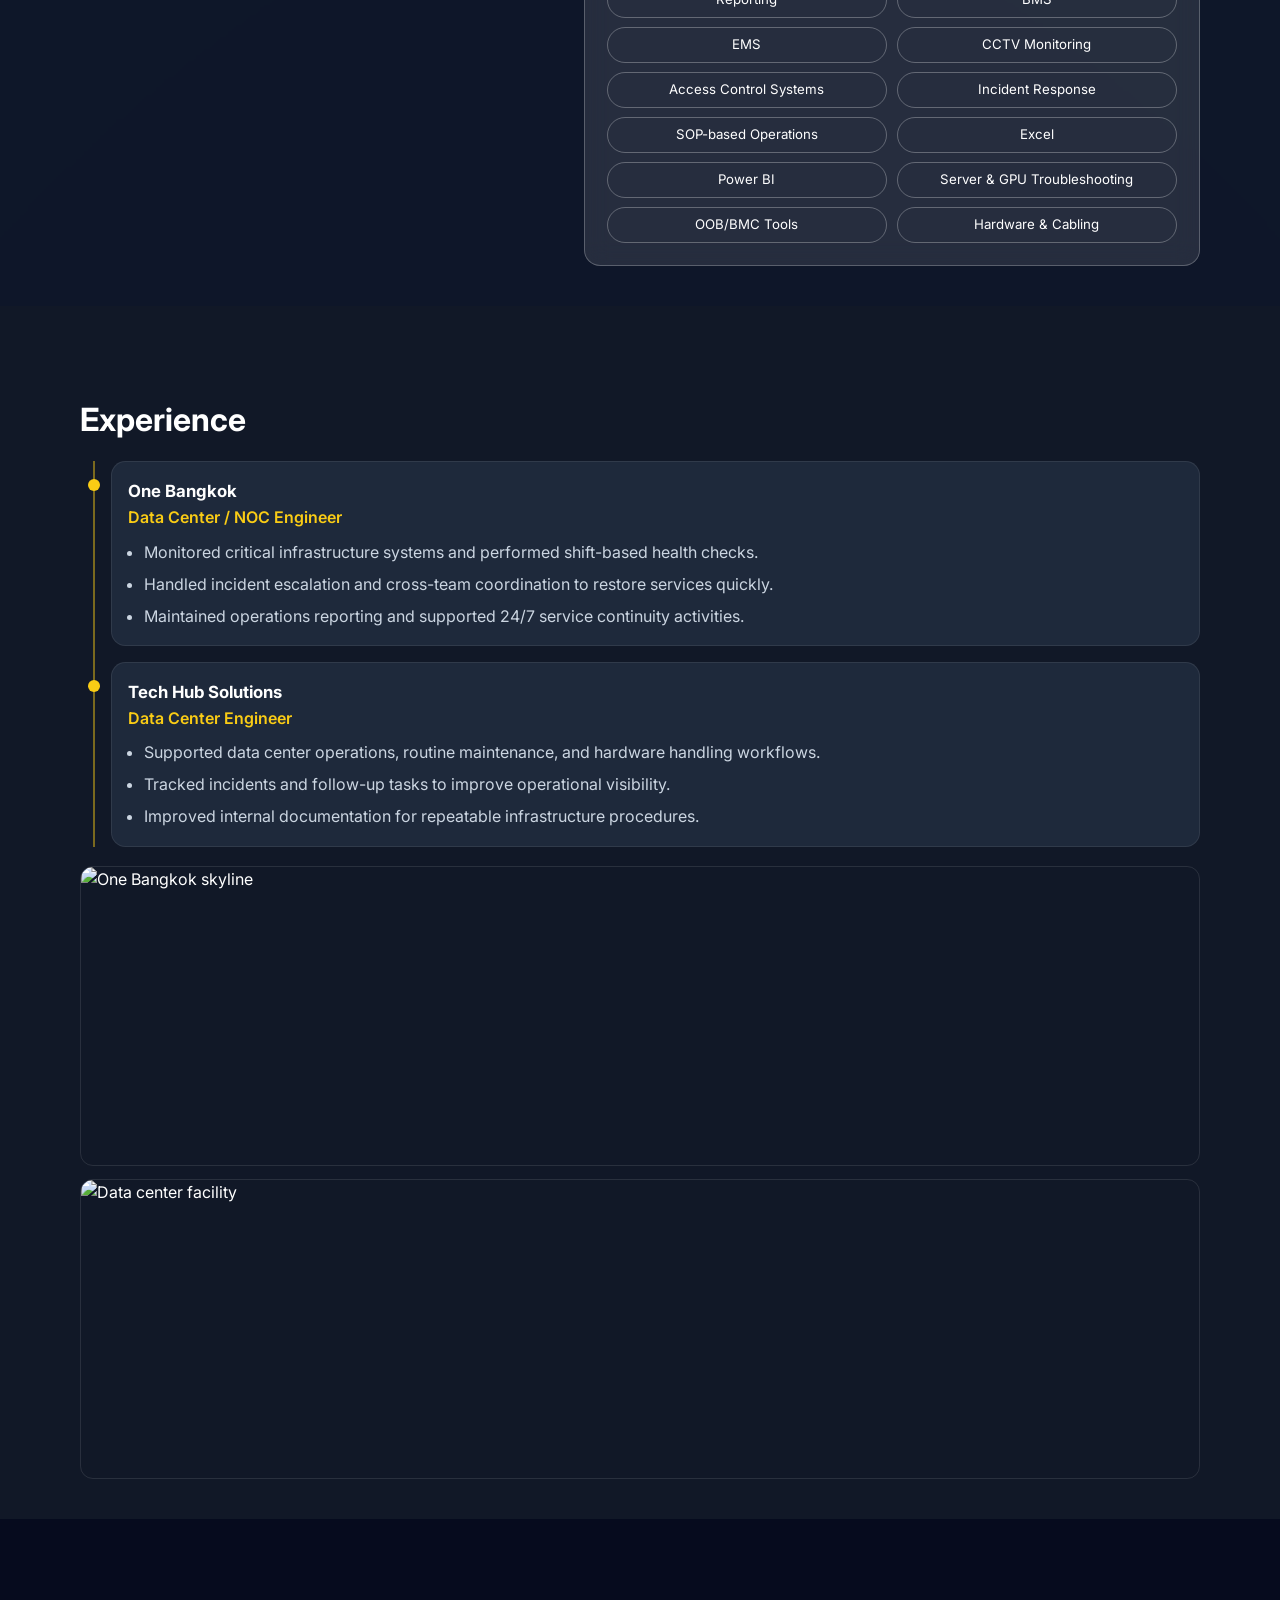
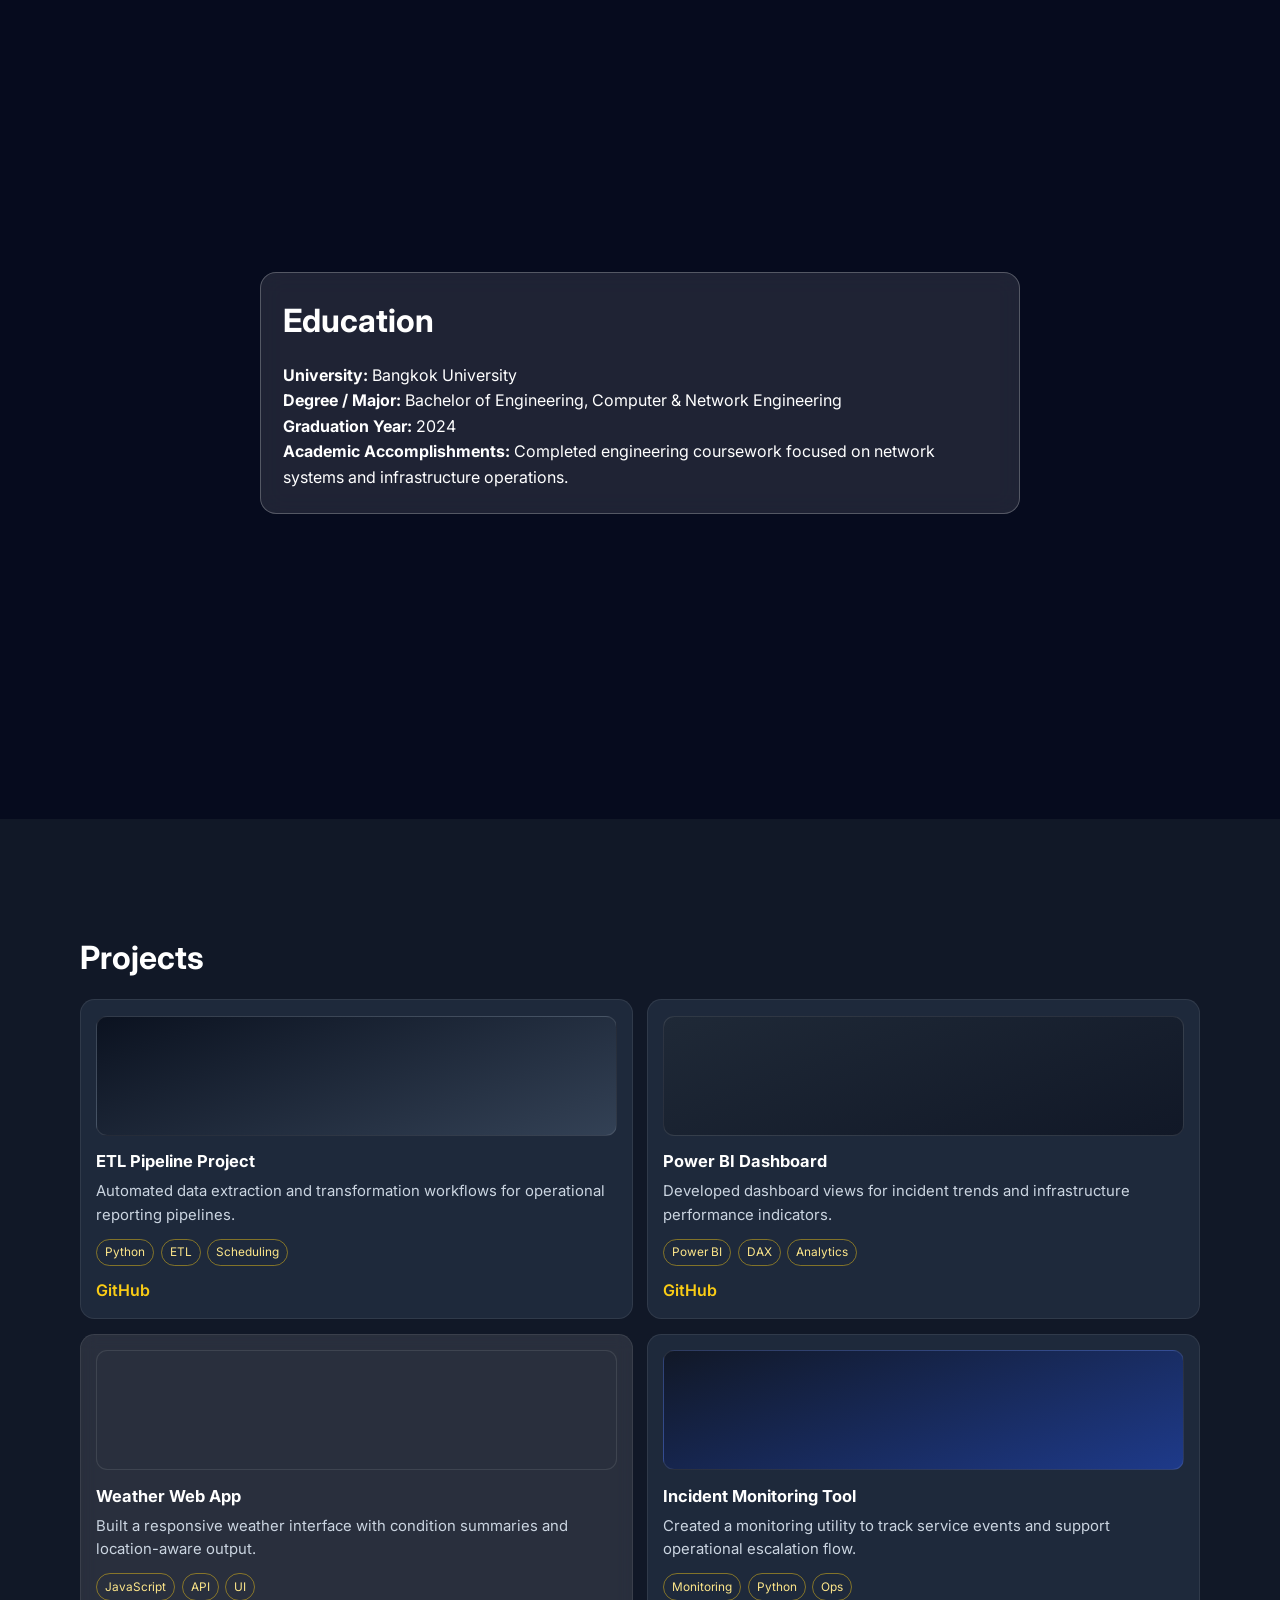
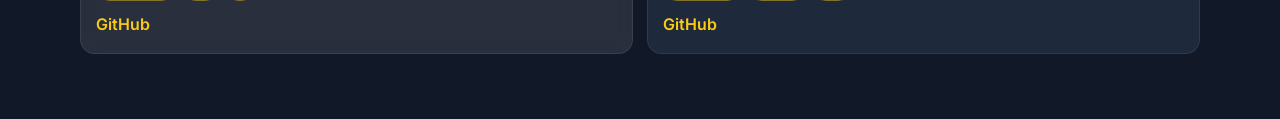
==== commit e073e4e1: "Apply layout-only updates for hero actions, about photo, and skills tags" ====
--- a/src/index.html
+++ b/src/index.html
@@ -24,7 +24,6 @@
       <a href="#experience">Experience</a>
       <a href="#education">Education</a>
       <a href="#projects">Projects</a>
-      <a href="#contact">Contact</a>
     </nav>
   </header>
 
@@ -36,7 +35,12 @@
           <h1>Chayangkul (Tikker)</h1>
           <h2>Infrastructure &amp; Network Engineer</h2>
           <p class="hero-subtitle">Keeping systems stable. Monitoring what matters. Fixing problems fast.</p>
-          <a class="btn-primary" href="assets/documents/Chayangkul_Somruk_CV.pdf" download>Download CV</a>
+          <div class="hero-actions" aria-label="Primary actions">
+            <a class="contact-card hero-action" href="mailto:chayangkul@example.com"><span class="contact-icon">✉</span><span>Email</span></a>
+            <a class="contact-card hero-action" href="https://linkedin.com/in/chayangkul-somruk-50b476312" target="_blank" rel="noopener"><span class="contact-icon">in</span><span>LinkedIn</span></a>
+            <a class="contact-card hero-action" href="https://github.com/TikkerLovely" target="_blank" rel="noopener"><span class="contact-icon">⌘</span><span>GitHub</span></a>
+            <a class="contact-card hero-action" href="assets/documents/Chayangkul_Somruk_CV.pdf" download><span class="contact-icon">⬇</span><span>Download CV</span></a>
+          </div>
           <a class="scroll-indicator" href="#about" aria-label="Scroll to About">↓</a>
         </div>
         <aside class="hero-terminal" aria-label="Operations terminal status">
@@ -56,14 +60,17 @@
     </section>
 
     <section id="about" class="section glass-section about-bg">
-      <div class="container center-layout">
+      <div class="container about-layout">
+        <div class="about-photo-wrap">
+          <img src="my Image.png" alt="Chayangkul profile photo" class="about-photo" />
+        </div>
         <article class="glass-card">
           <h3>About Me</h3>
           <div class="about-grid">
             <p><strong>Full Name:</strong> Chayangkul Somruk</p>
             <p><strong>Nickname:</strong> Tikker</p>
-            <p><strong>Date of Birth:</strong> 19 July 2001</p>
-            <p><strong>Age:</strong> 24</p>
+            <p><strong>Date of Birth:</strong> 11 June 2002</p>
+            <p><strong>Age:</strong> 23</p>
           </div>
           <p class="summary">
             Infrastructure and network engineer with hands-on experience in data center and NOC operations.
@@ -71,12 +78,12 @@
             service reliability, response time, and day-to-day operational consistency.
           </p>
           <div class="skills-grid">
-            <span>Cloud</span>
-            <span>Networking</span>
-            <span>Monitoring</span>
-            <span>Automation (Python)</span>
-            <span>Power BI</span>
-            <span>Operations</span>
+            <span>Python</span><span>SQL</span><span>C++</span><span>C</span><span>Java</span>
+            <span>Linux</span><span>Network</span><span>Monitoring</span><span>Nagios</span><span>Zabbix</span>
+            <span>PRTG</span><span>Cacti</span><span>Hardware</span><span>Automation</span><span>Reporting</span>
+            <span>BMS</span><span>EMS</span><span>CCTV Monitoring</span><span>Access Control Systems</span>
+            <span>Incident Response</span><span>SOP-based Operations</span><span>Excel</span><span>Power BI</span>
+            <span>Server &amp; GPU Troubleshooting</span><span>OOB/BMC Tools</span><span>Hardware &amp; Cabling</span>
           </div>
         </article>
       </div>
@@ -115,8 +122,8 @@
         </div>
 
         <div class="banner-stack">
-          <img src="assets/images/1729585933_ปก_800_One_Bangkok_6.jpg" alt="One Bangkok skyline" class="full-banner" />
-          <img src="assets/images/GSA01-108-scaled.jpg"alt="Data center facility" class="full-banner" />
+          <img src="1729585933_ปก_800_One_Bangkok_6.jpg" alt="One Bangkok skyline" class="full-banner" />
+          <img src="GSA01-108-scaled.jpg" alt="Data center facility" class="full-banner" />
         </div>
       </div>
     </section>
@@ -126,9 +133,9 @@
         <article class="glass-card">
           <h3>Education</h3>
           <p><strong>University:</strong> Bangkok University</p>
-          <p><strong>Degree / Major:</strong> Bachelor of Engineering Computer &amp; Robotics Engineering</p>
+          <p><strong>Degree / Major:</strong> Bachelor of Engineering, Computer &amp; Network Engineering</p>
           <p><strong>Graduation Year:</strong> 2024</p>
-          <img src="assets/images/be8da3c9-c04f-43a6-bb78-62124ac0f6a9.jpg"alt="Bangkok University " class="full-banner" />
+          <p><strong>Academic Accomplishments:</strong> Completed engineering coursework focused on network systems and infrastructure operations.</p>
         </article>
       </div>
     </section>
@@ -171,18 +178,6 @@
         </div>
       </div>
     </section>
-
-    <section id="contact" class="section dark-section contact-section">
-      <div class="container">
-        <h3 class="title">Contact</h3>
-        <div class="contact-grid">
-          <a class="contact-card" href="mailto:chayangkul@example.com"><span class="contact-icon">✉</span><span>Email</span></a>
-          <a class="contact-card" href="https://linkedin.com/in/chayangkul-somruk-50b476312" target="_blank" rel="noopener"><span class="contact-icon">in</span><span>LinkedIn</span></a>
-          <a class="contact-card" href="https://github.com/TikkerLovely" target="_blank" rel="noopener"><span class="contact-icon">⌘</span><span>GitHub</span></a>
-          <a class="contact-card" href="assets/documents/Chayangkul_Somruk_CV.pdf" download><span class="contact-icon">⬇</span><span>Download CV</span></a>
-        </div>
-      </div>
-    </section>
   </main>
 
   <script src="script.js"></script>
--- a/src/style.css
+++ b/src/style.css
@@ -166,6 +166,18 @@
   padding: 0.72rem 1.1rem;
 }
 
+.hero-actions {
+  display: grid;
+  grid-template-columns: 1fr 1fr;
+  gap: 0.55rem;
+  margin-top: 0.6rem;
+  max-width: 620px;
+}
+
+.hero-action {
+  min-height: 60px;
+}
+
 .scroll-indicator {
   display: inline-block;
   margin-top: 1.8rem;
@@ -223,6 +235,29 @@
   z-index: 1;
   display: grid;
   place-items: center;
+}
+
+.about-layout {
+  position: relative;
+  z-index: 1;
+  display: grid;
+  gap: 1rem;
+  align-items: center;
+}
+
+.about-photo-wrap {
+  width: 100%;
+}
+
+.about-photo {
+  width: 100%;
+  max-width: 380px;
+  margin: 0 auto;
+  display: block;
+  border-radius: 0.9rem;
+  object-fit: cover;
+  border: 1px solid rgba(255, 255, 255, 0.18);
+  box-shadow: 0 12px 28px rgba(0, 0, 0, 0.28);
 }
 
 .glass-card {
@@ -451,19 +486,24 @@
     gap: 1.1rem;
   }
 
+  .about-layout {
+    grid-template-columns: 0.44fr 0.56fr;
+    gap: 1.2rem;
+  }
+
   .about-grid {
     grid-template-columns: 1fr 1fr;
     gap: 0.4rem 1rem;
   }
 
+  .hero-actions {
+    grid-template-columns: repeat(4, minmax(0, 1fr));
+  }
+
   .project-grid {
     grid-template-columns: 1fr 1fr;
   }
 
-  .contact-grid {
-    grid-template-columns: repeat(4, 1fr);
-  }
-
   .full-banner {
     height: 300px;
   }
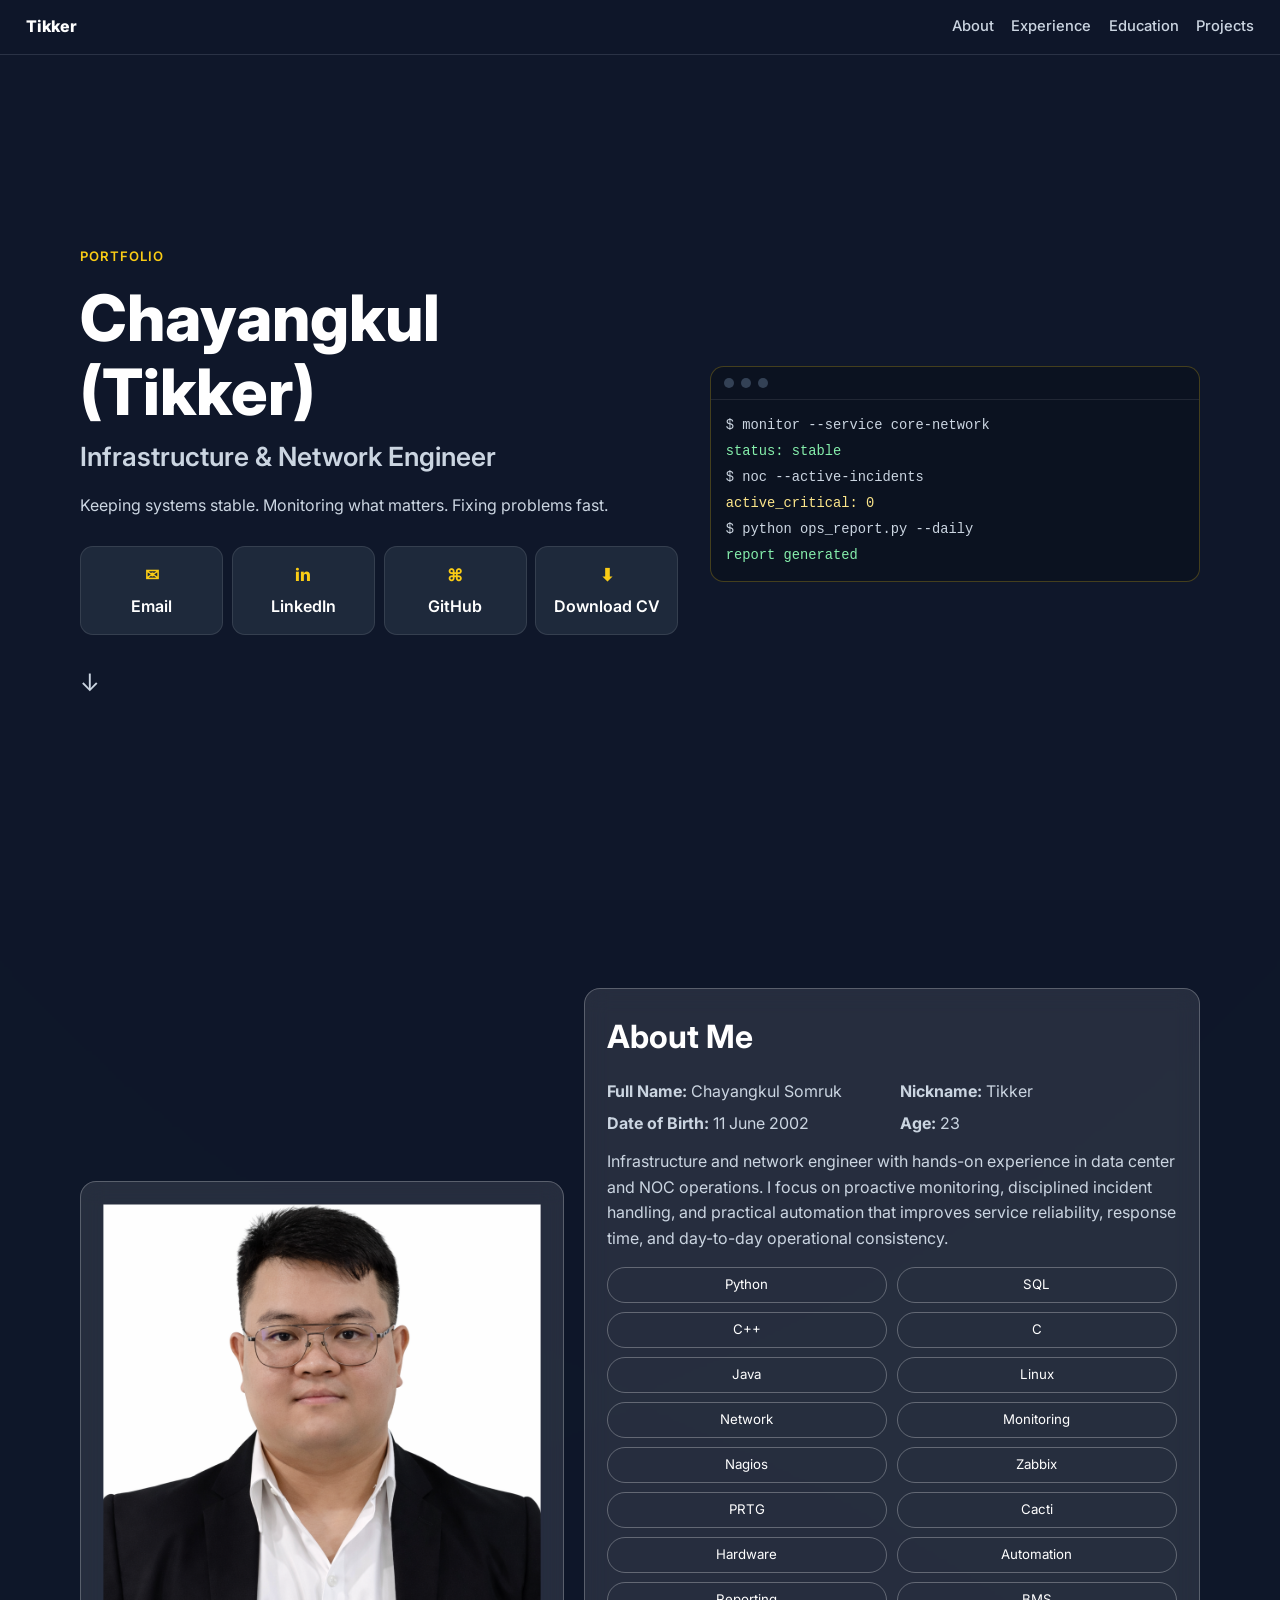
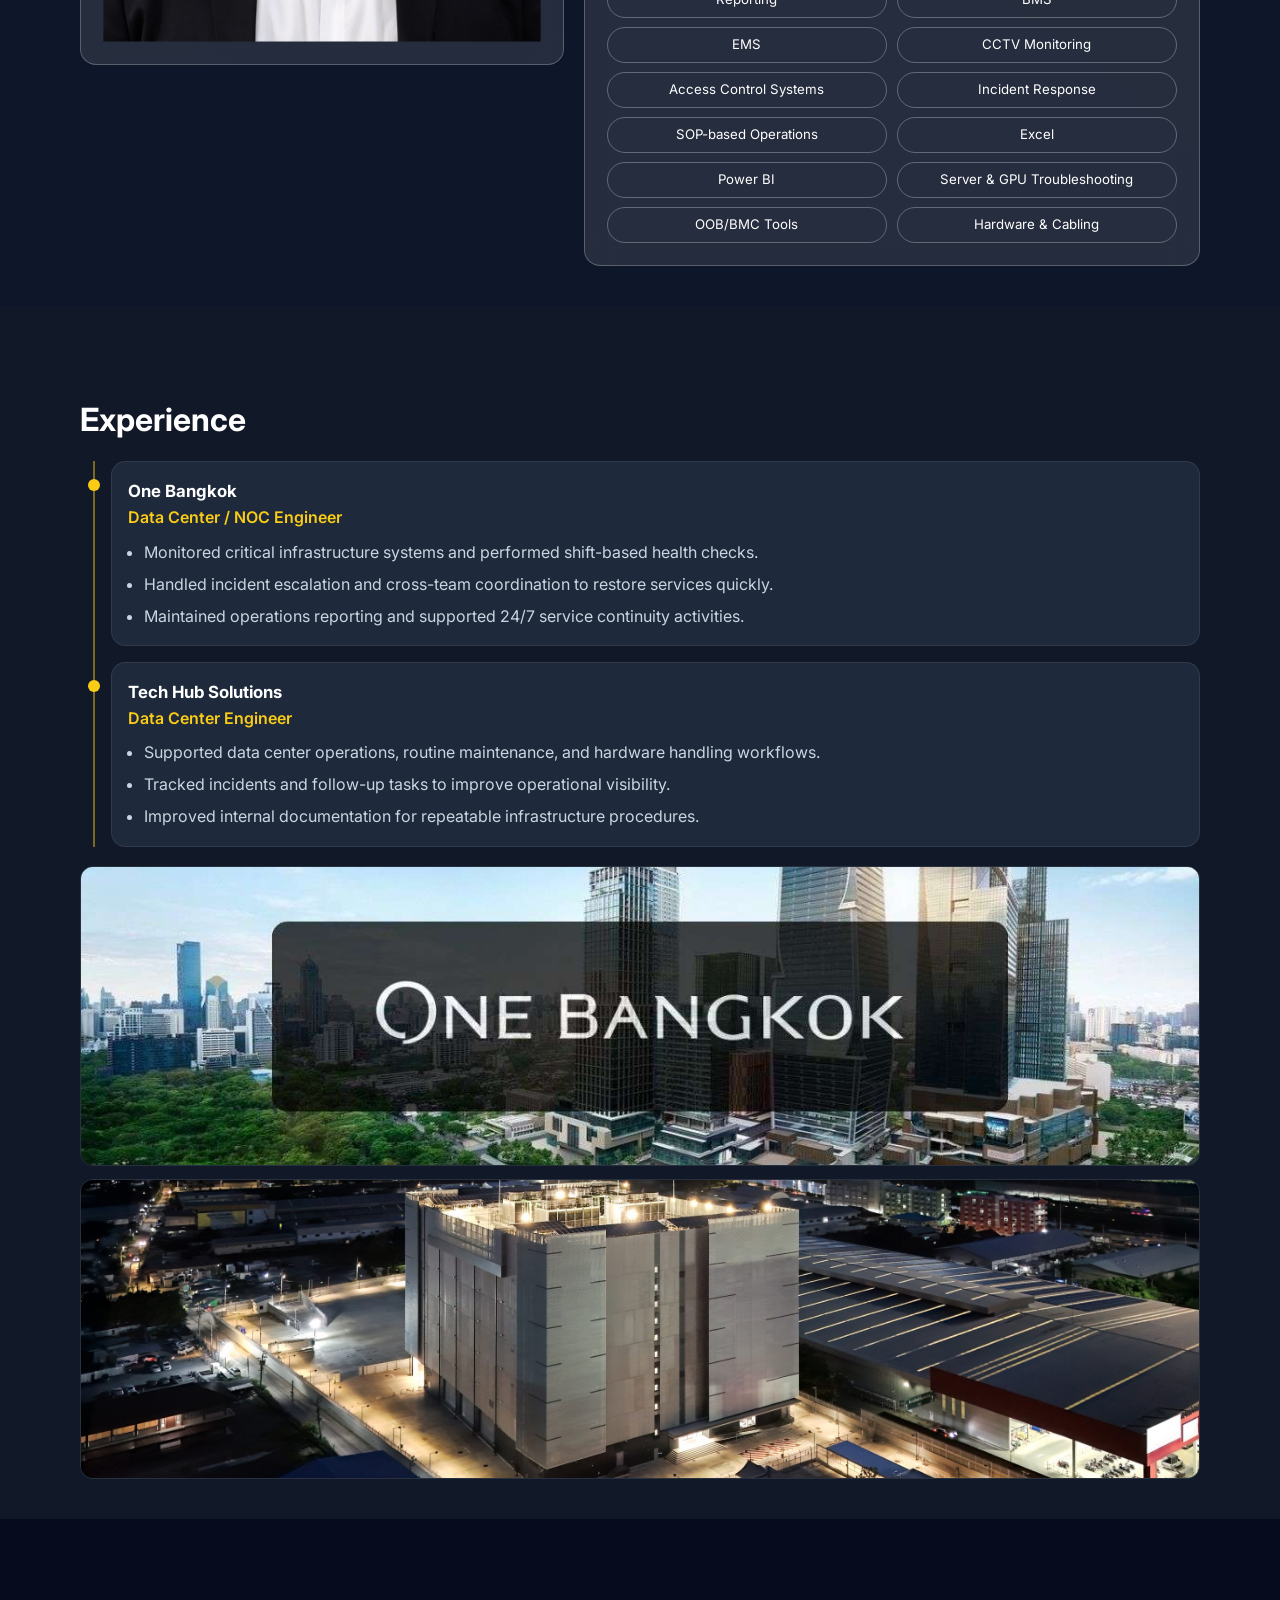
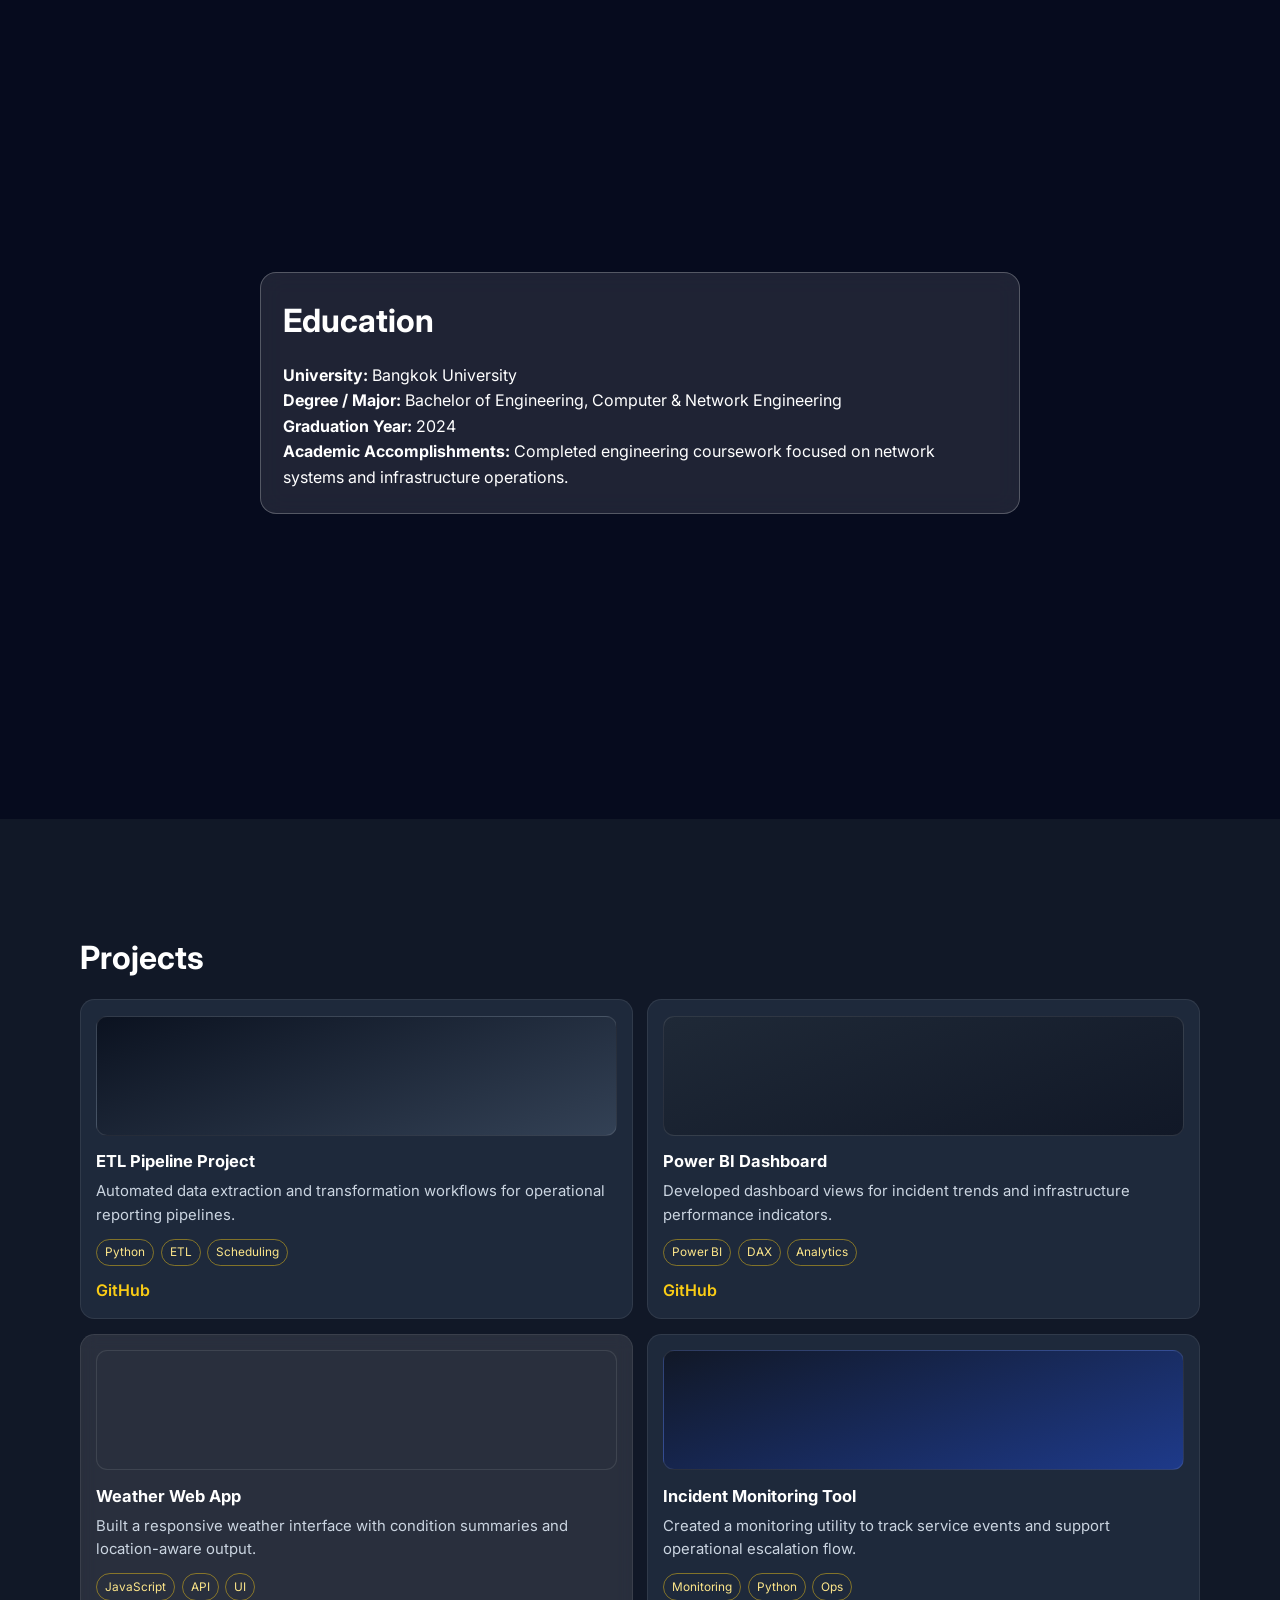
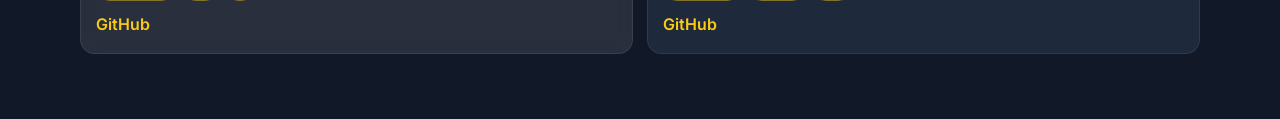
==== commit afb18ac8: "fix รูปภาพ" ====
--- a/src/index.html
+++ b/src/index.html
@@ -31,7 +31,7 @@
     <section id="hero" class="section hero">
       <div class="container hero-layout">
         <div class="hero-inner">
-          <p class="section-label">Infrastructure Portfolio</p>
+          <p class="section-label">Portfolio</p>
           <h1>Chayangkul (Tikker)</h1>
           <h2>Infrastructure &amp; Network Engineer</h2>
           <p class="hero-subtitle">Keeping systems stable. Monitoring what matters. Fixing problems fast.</p>
@@ -62,7 +62,7 @@
     <section id="about" class="section glass-section about-bg">
       <div class="container about-layout">
         <div class="about-photo-wrap">
-          <img src="my Image.png" alt="Chayangkul profile photo" class="about-photo" />
+          <img src="assets/images/my Image.png" alt="Chayangkul profile photo" class="glass-card" />
         </div>
         <article class="glass-card">
           <h3>About Me</h3>
@@ -122,8 +122,8 @@
         </div>
 
         <div class="banner-stack">
-          <img src="1729585933_ปก_800_One_Bangkok_6.jpg" alt="One Bangkok skyline" class="full-banner" />
-          <img src="GSA01-108-scaled.jpg" alt="Data center facility" class="full-banner" />
+          <img src="assets/images/1729585933_ปก_800_One_Bangkok_6.jpg" alt="One Bangkok skyline" class="full-banner" />
+          <img src="assets/images/GSA01-108-scaled.jpg" alt="Data center facility" class="full-banner" />
         </div>
       </div>
     </section>
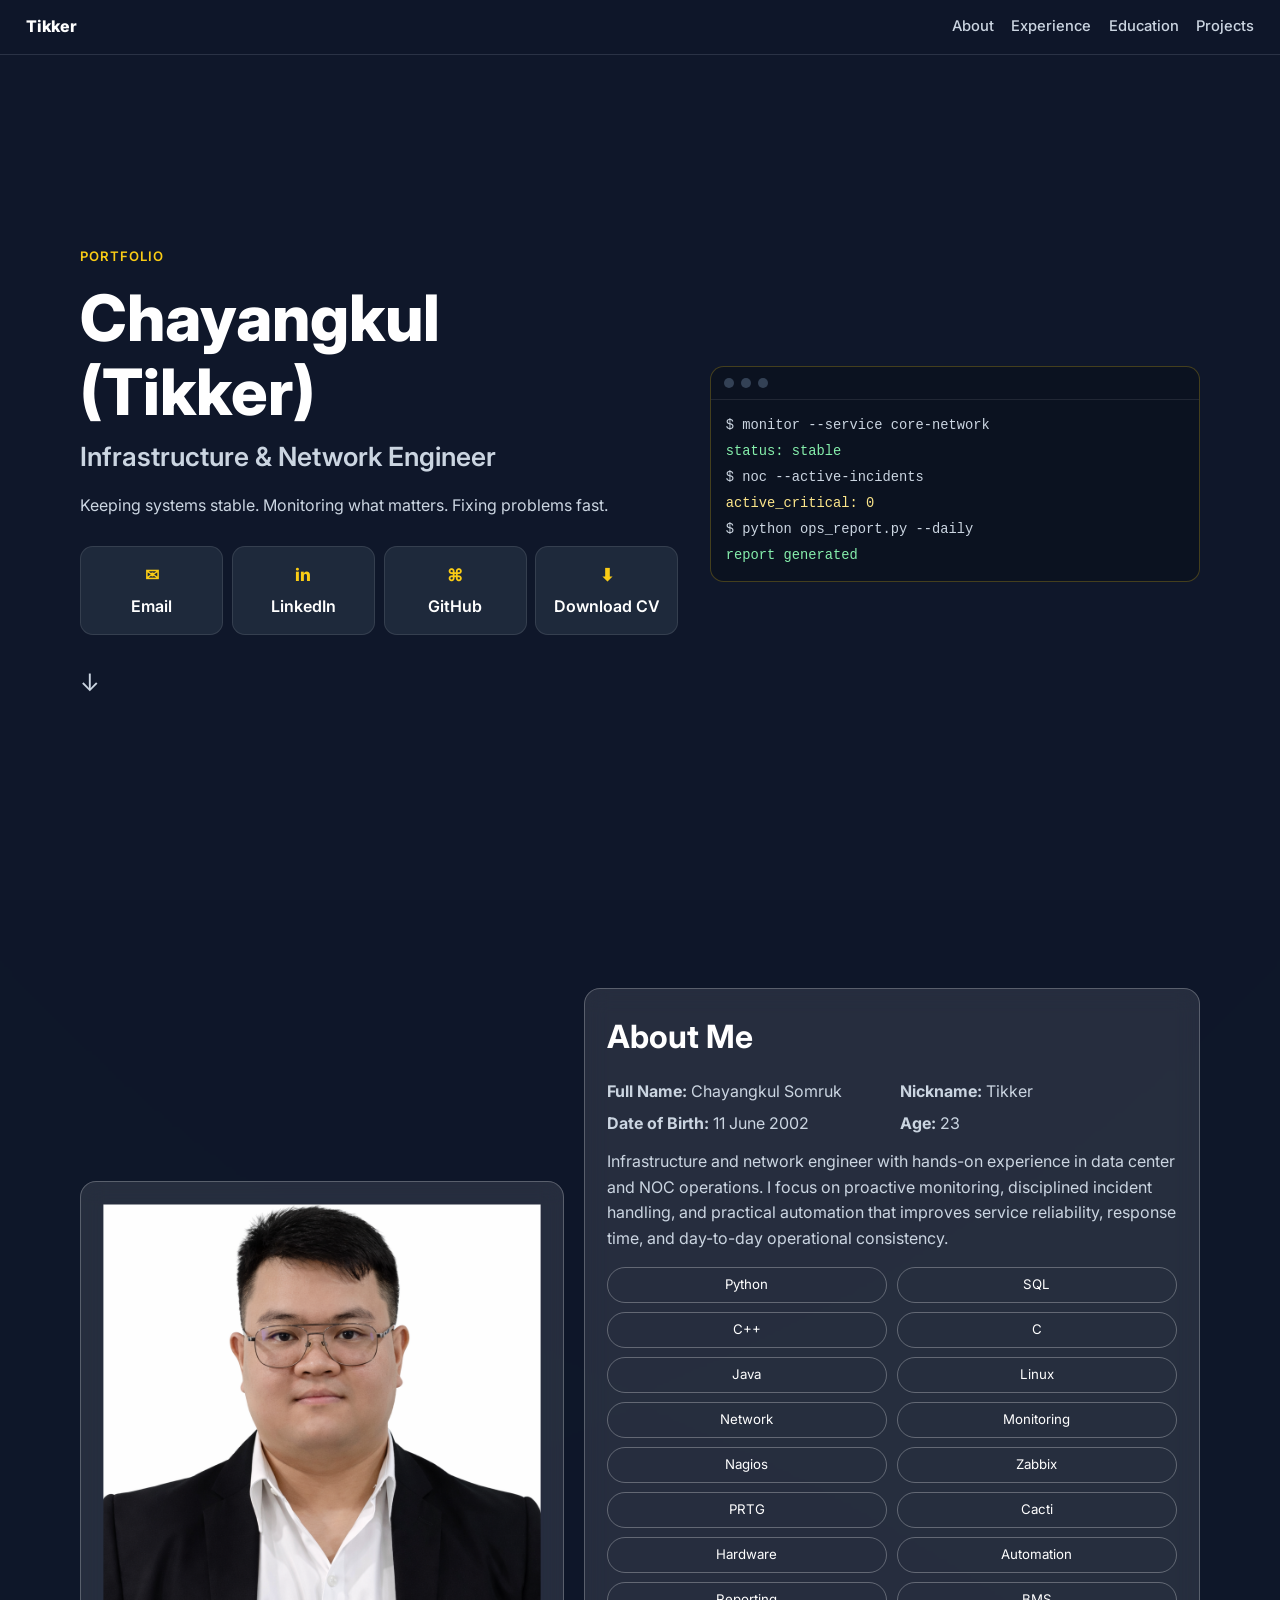
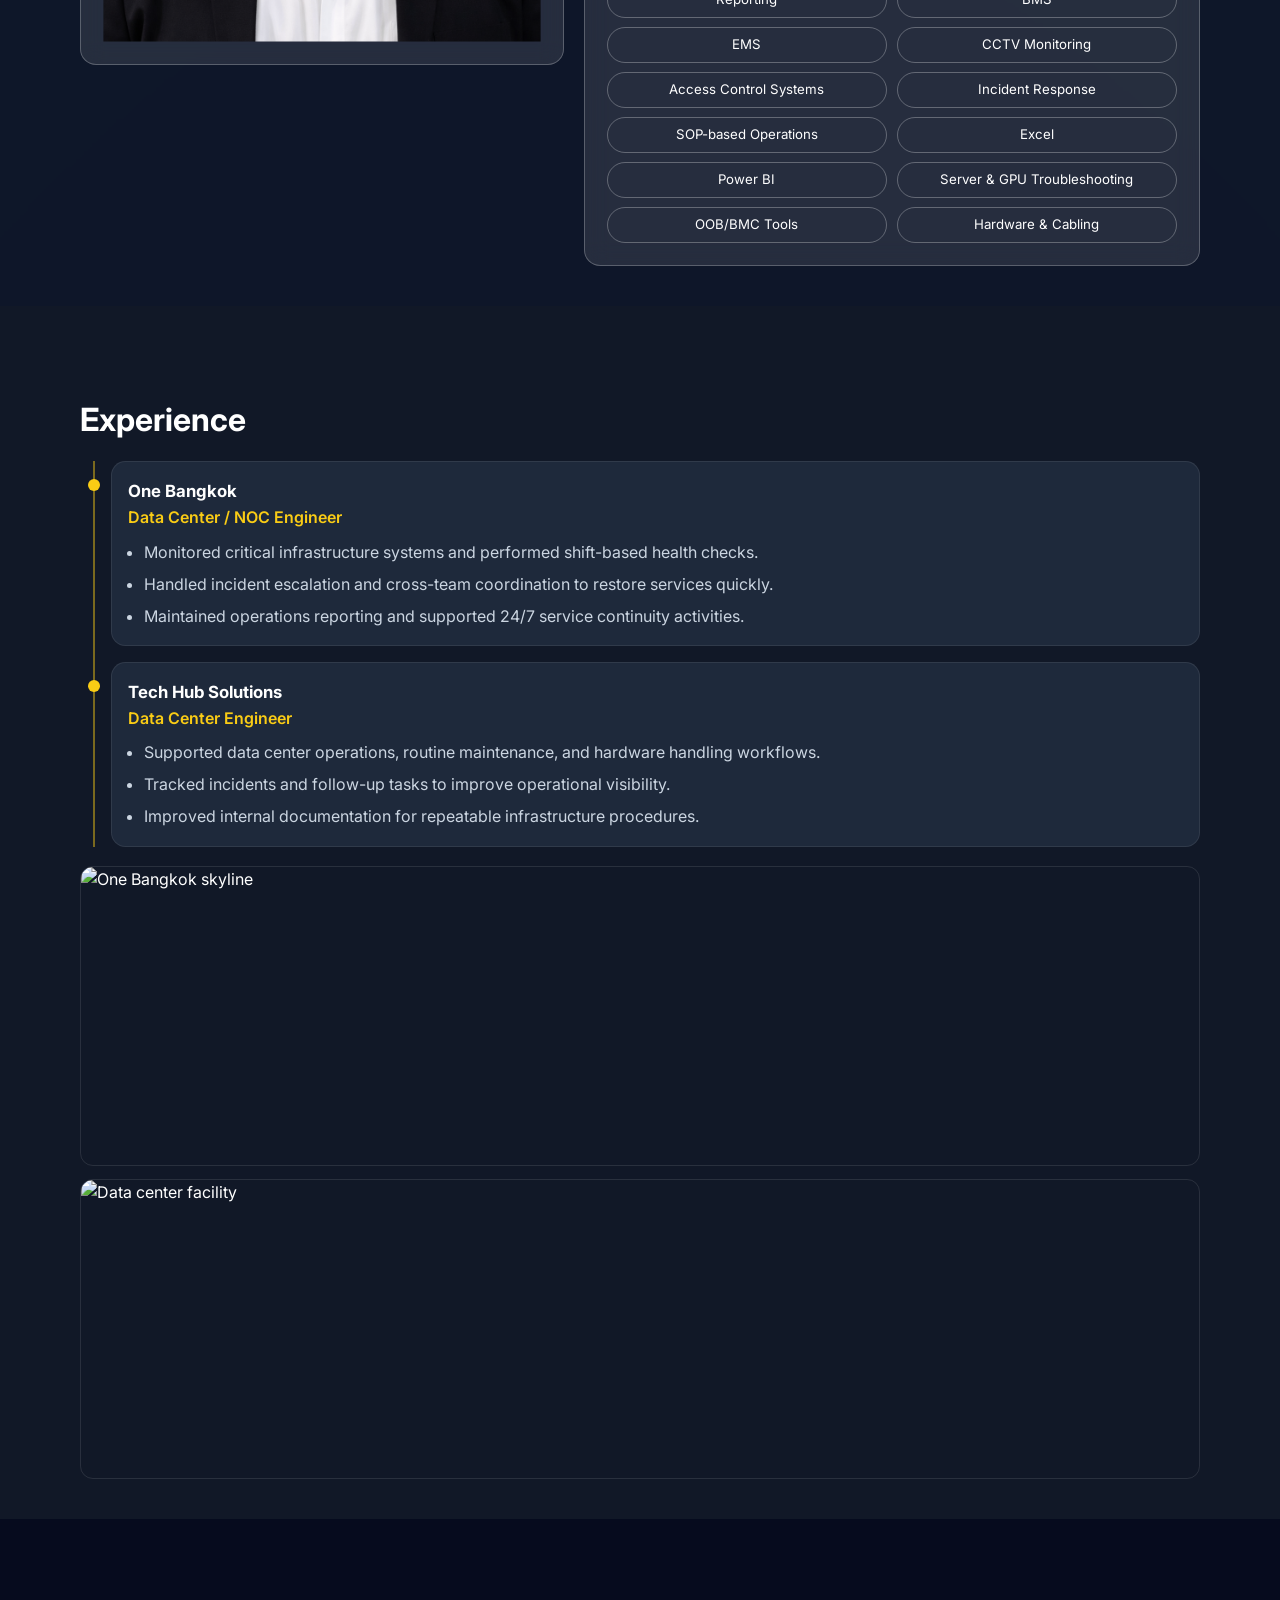
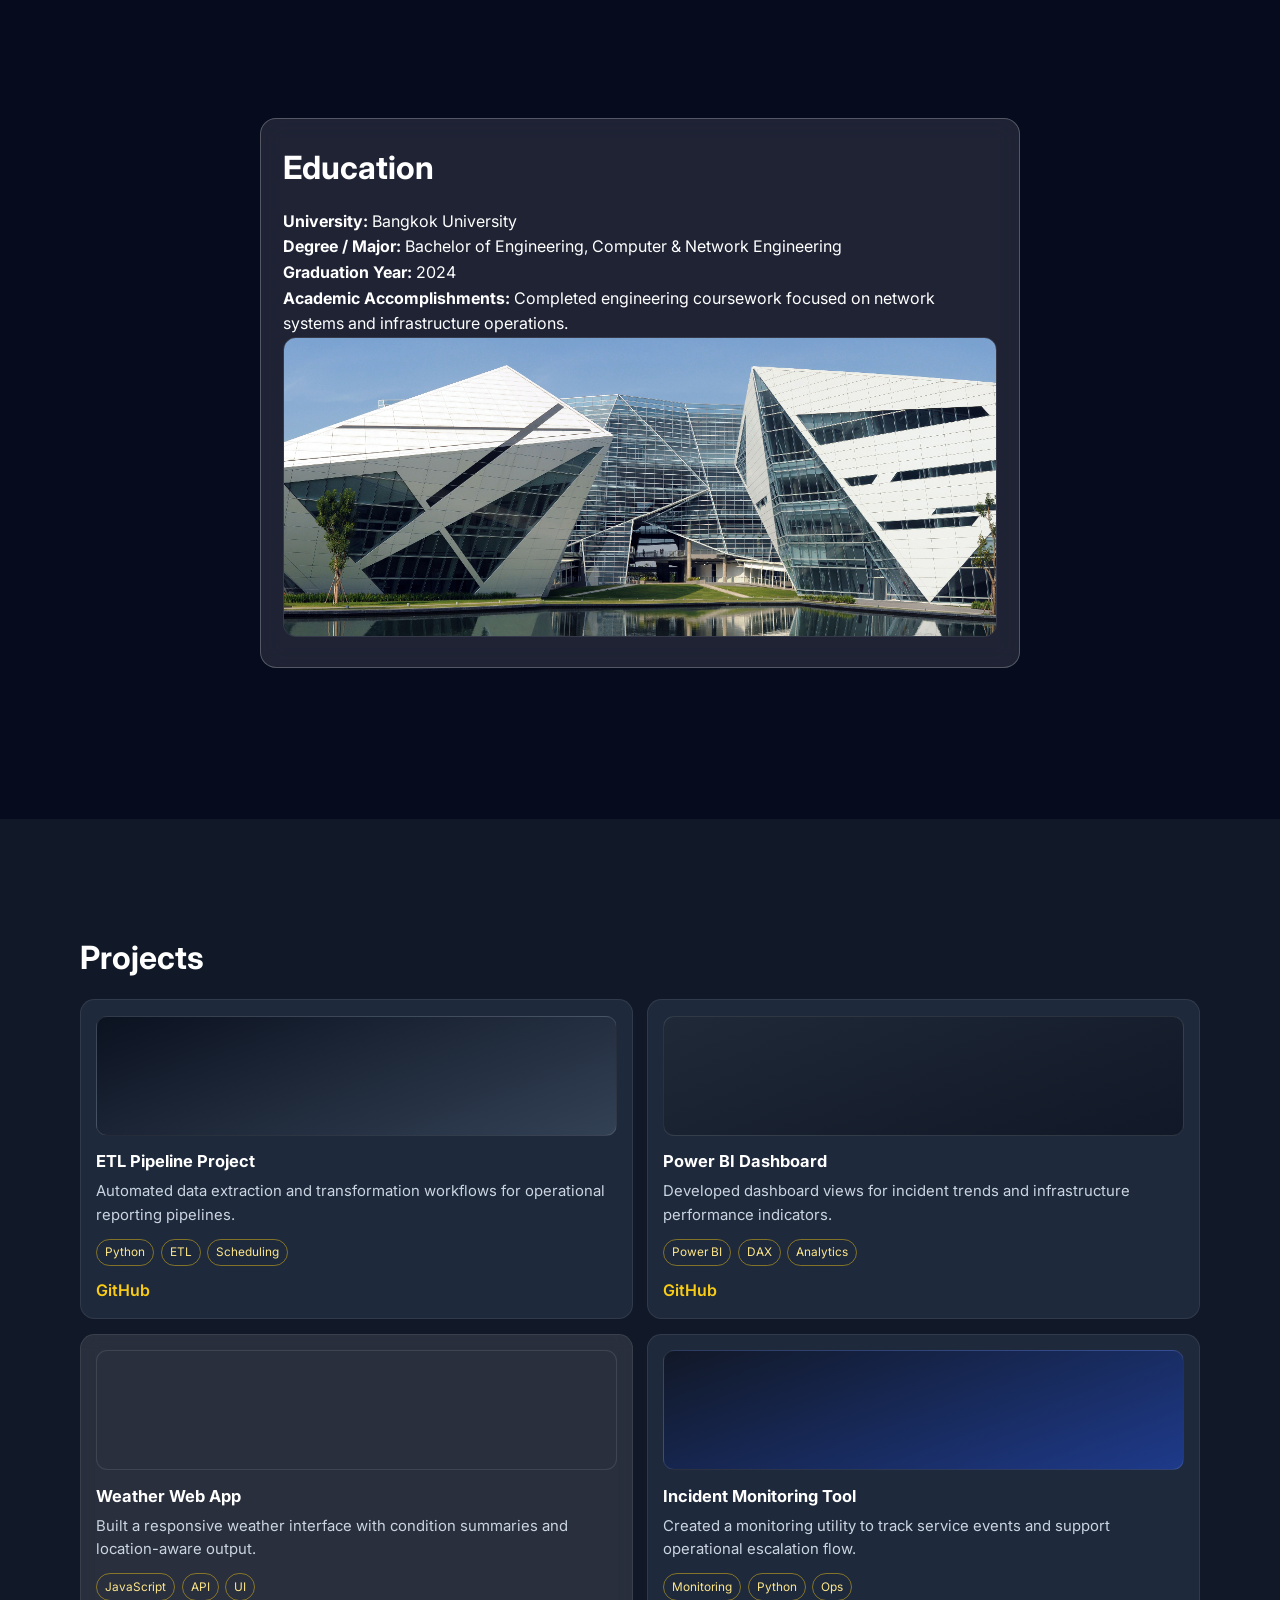
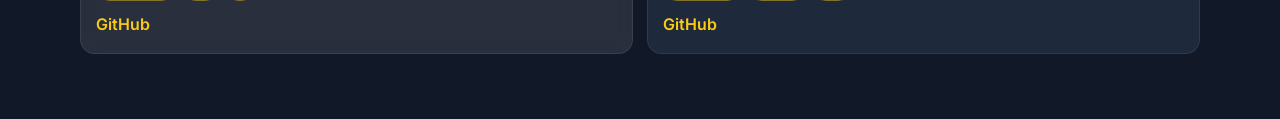
==== commit 9c7c0199: "fix UI" ====
--- a/src/index.html
+++ b/src/index.html
@@ -122,8 +122,8 @@
         </div>
 
         <div class="banner-stack">
-          <img src="assets/images/1729585933_ปก_800_One_Bangkok_6.jpg" alt="One Bangkok skyline" class="full-banner" />
-          <img src="assets/images/GSA01-108-scaled.jpg" alt="Data center facility" class="full-banner" />
+          <img src="./assets/images/One_Bangkok.jpg" alt="One Bangkok skyline" class="full-banner" />
+          <img src="./assets/images/GSA.jpg" alt="Data center facility" class="full-banner" />
         </div>
       </div>
     </section>
@@ -136,6 +136,8 @@
           <p><strong>Degree / Major:</strong> Bachelor of Engineering, Computer &amp; Network Engineering</p>
           <p><strong>Graduation Year:</strong> 2024</p>
           <p><strong>Academic Accomplishments:</strong> Completed engineering coursework focused on network systems and infrastructure operations.</p>
+          <img src="./assets/images/be8da3c9-c04f-43a6-bb78-62124ac0f6a9.jpg" alt="Bangkok University" class="full-banner" />
+
         </article>
       </div>
     </section>
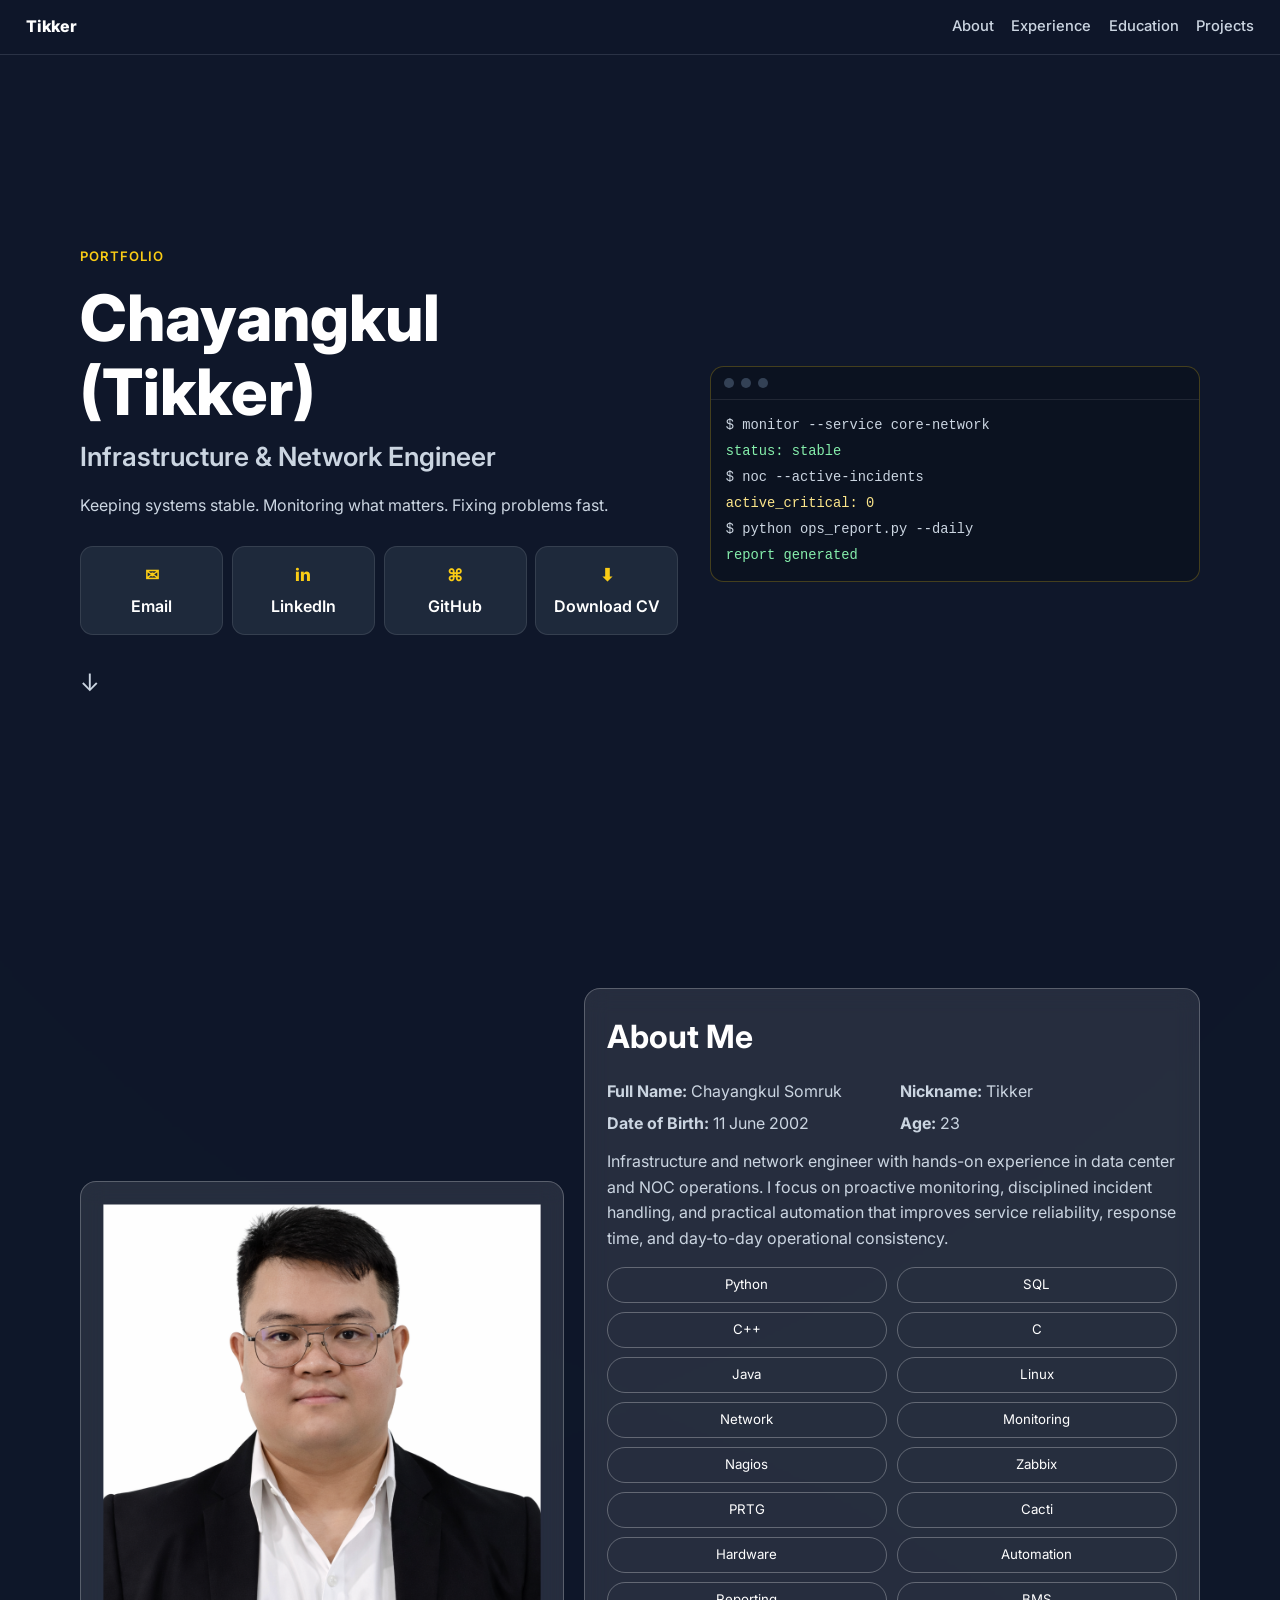
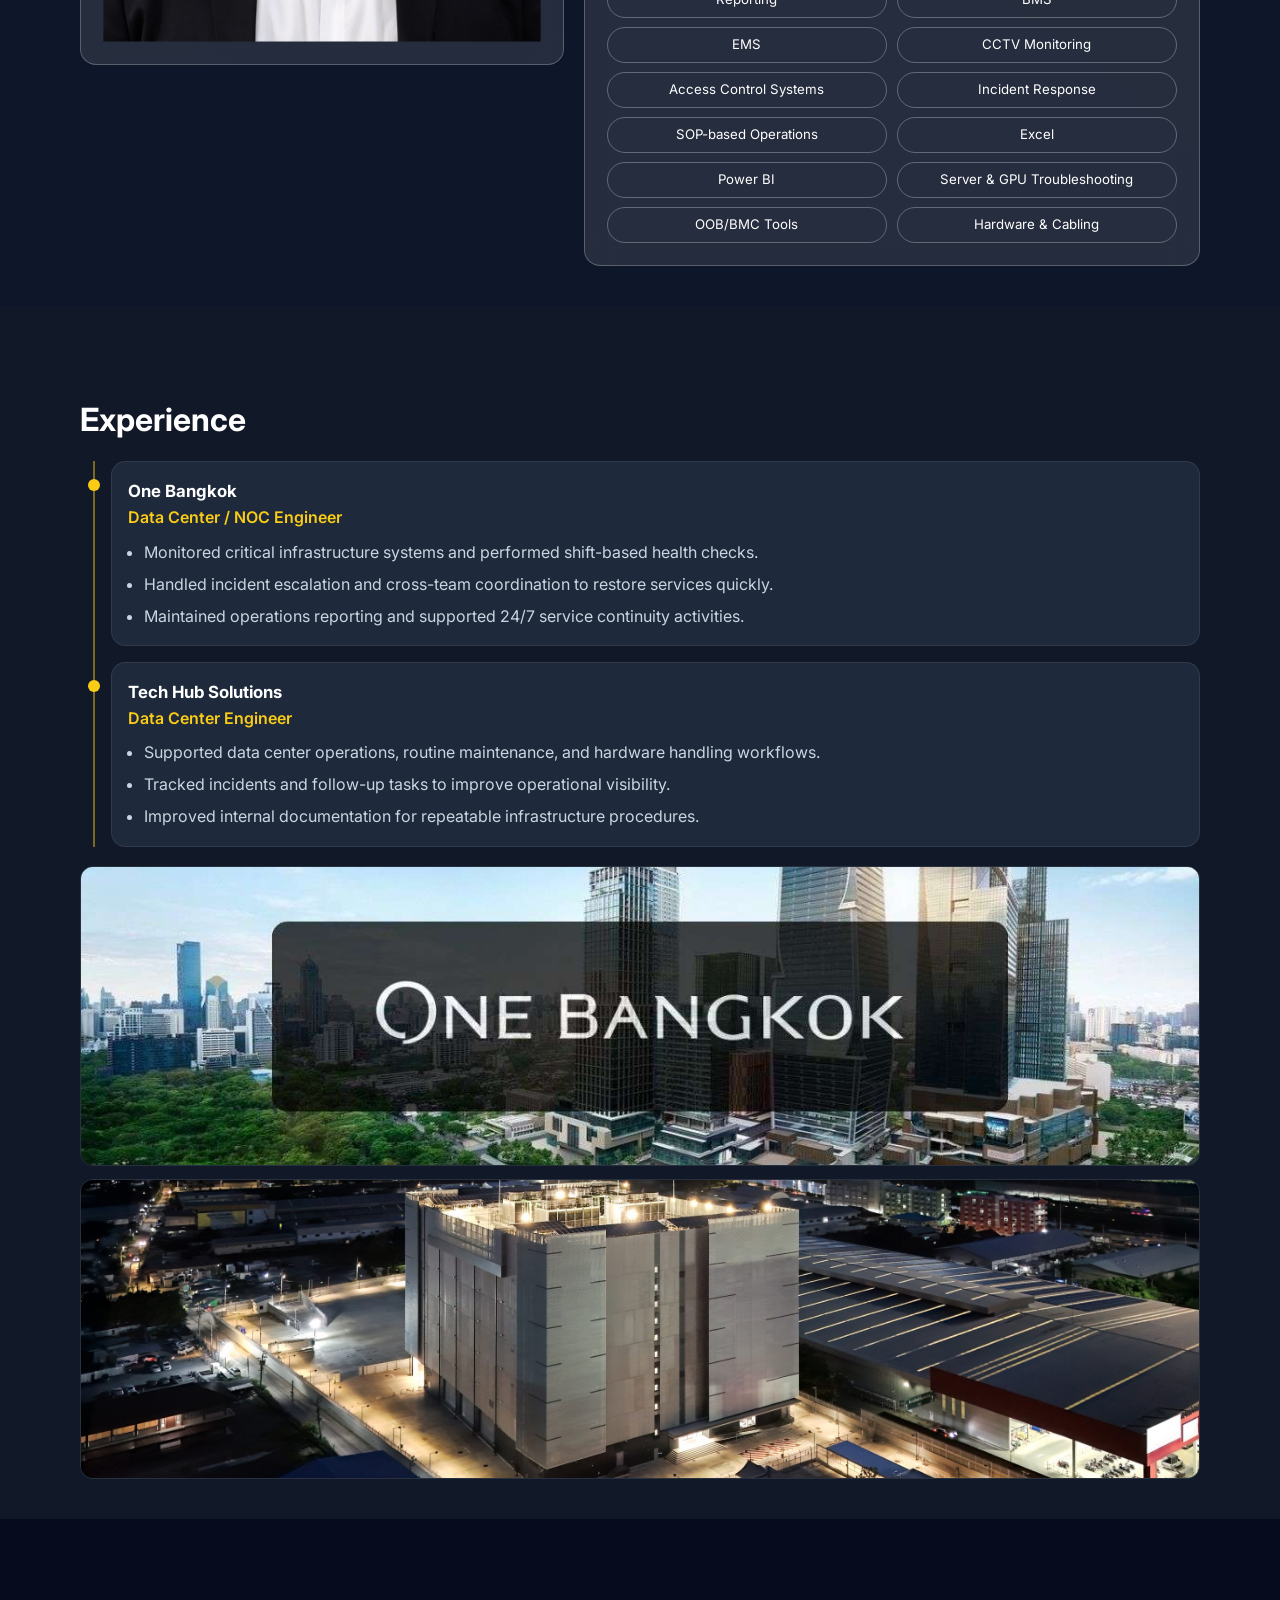
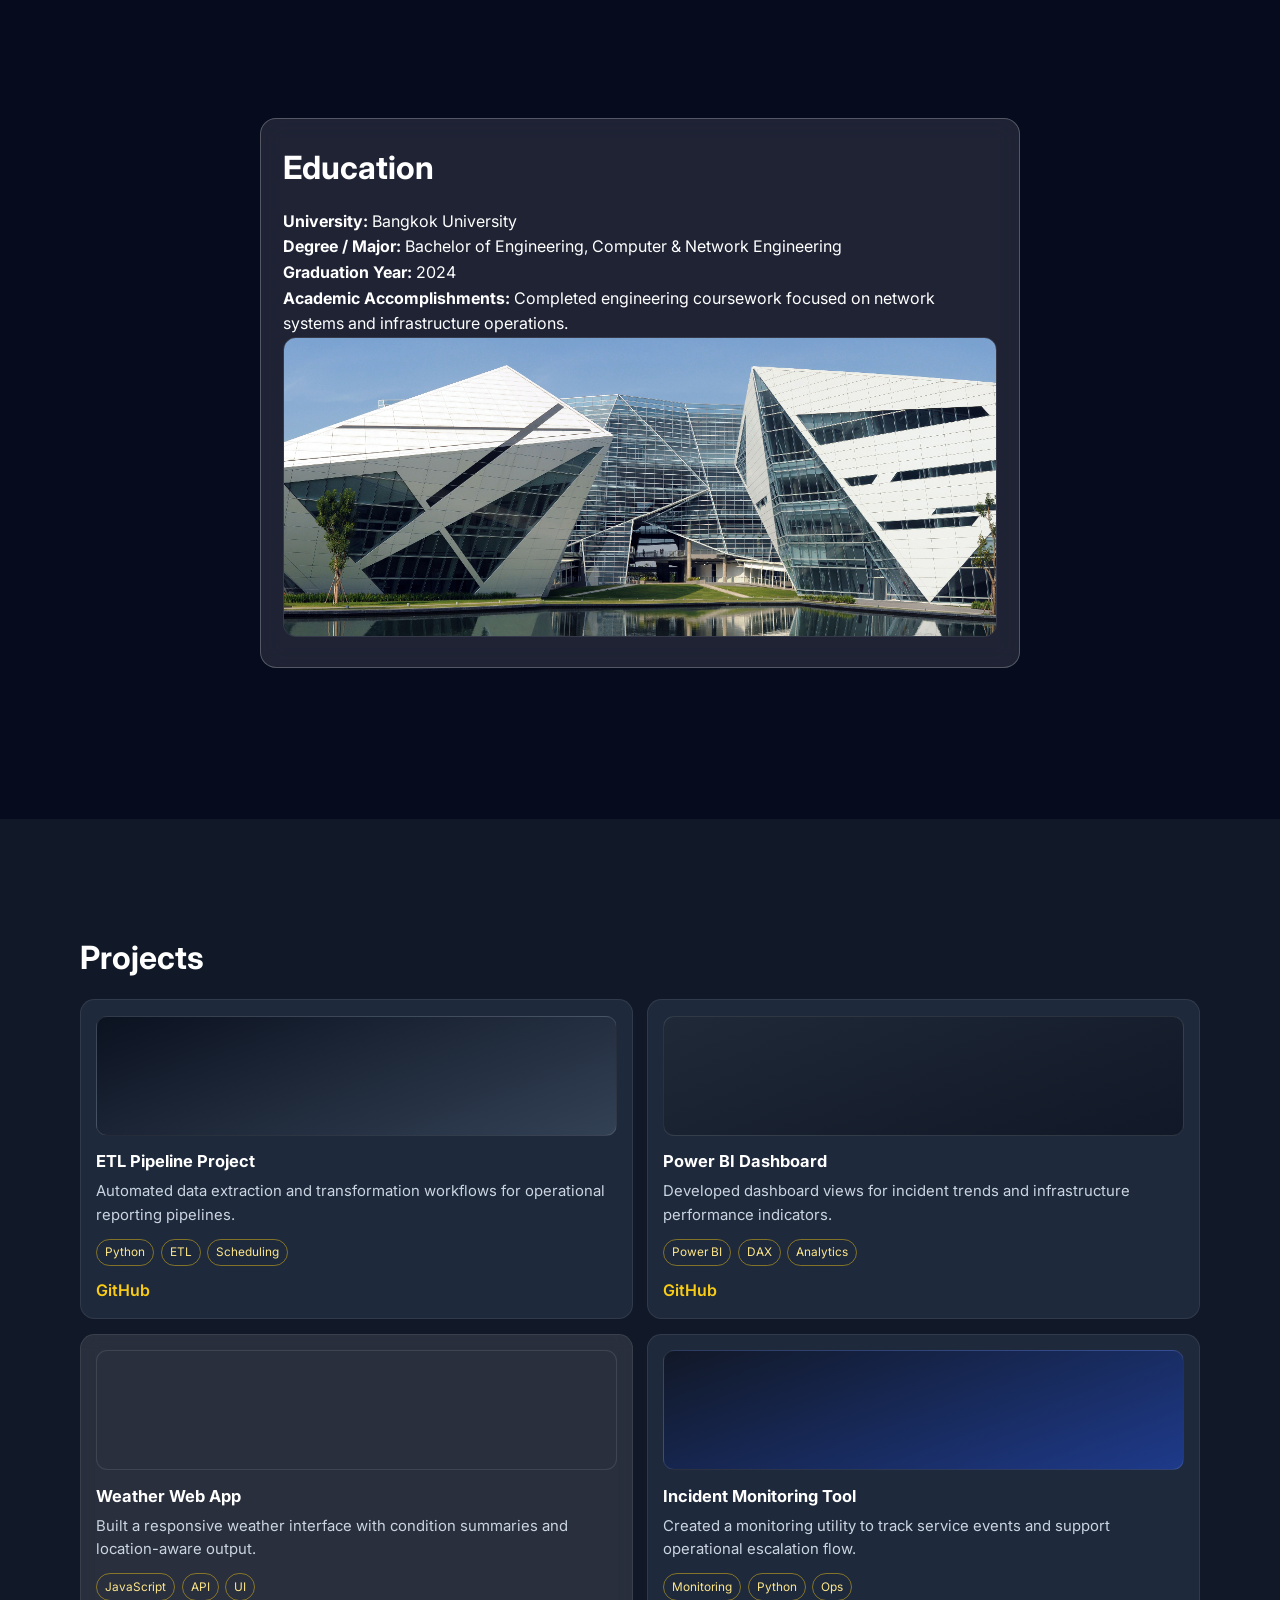
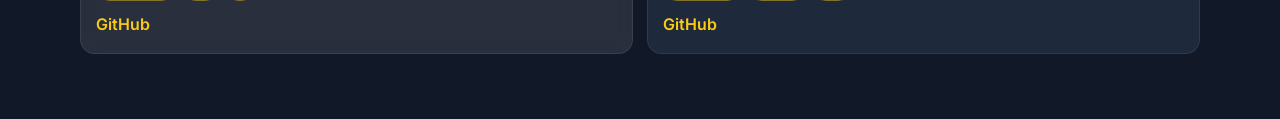
==== commit 3b67920e: "แก้ไขรูปภาพเรียบร้อย ต่อไป จัดการให้สวยงามมากขึ้น" ====
--- a/src/index.html
+++ b/src/index.html
@@ -122,8 +122,8 @@
         </div>
 
         <div class="banner-stack">
-          <img src="./assets/images/One_Bangkok.jpg" alt="One Bangkok skyline" class="full-banner" />
-          <img src="./assets/images/GSA.jpg" alt="Data center facility" class="full-banner" />
+          <img src="assets/images/1729585933_ปก_800_One_Bangkok_6.jpg" alt="One Bangkok skyline" class="full-banner" />
+          <img src="assets/images/GSA01-108-scaled.jpg" alt="Data center facility" class="full-banner" />
         </div>
       </div>
     </section>
@@ -184,4 +184,4 @@
 
   <script src="script.js"></script>
 </body>
-</html>
+</html>
--- a/src/style.css
+++ b/src/style.css
@@ -507,4 +507,4 @@
   .full-banner {
     height: 300px;
   }
-}
+}
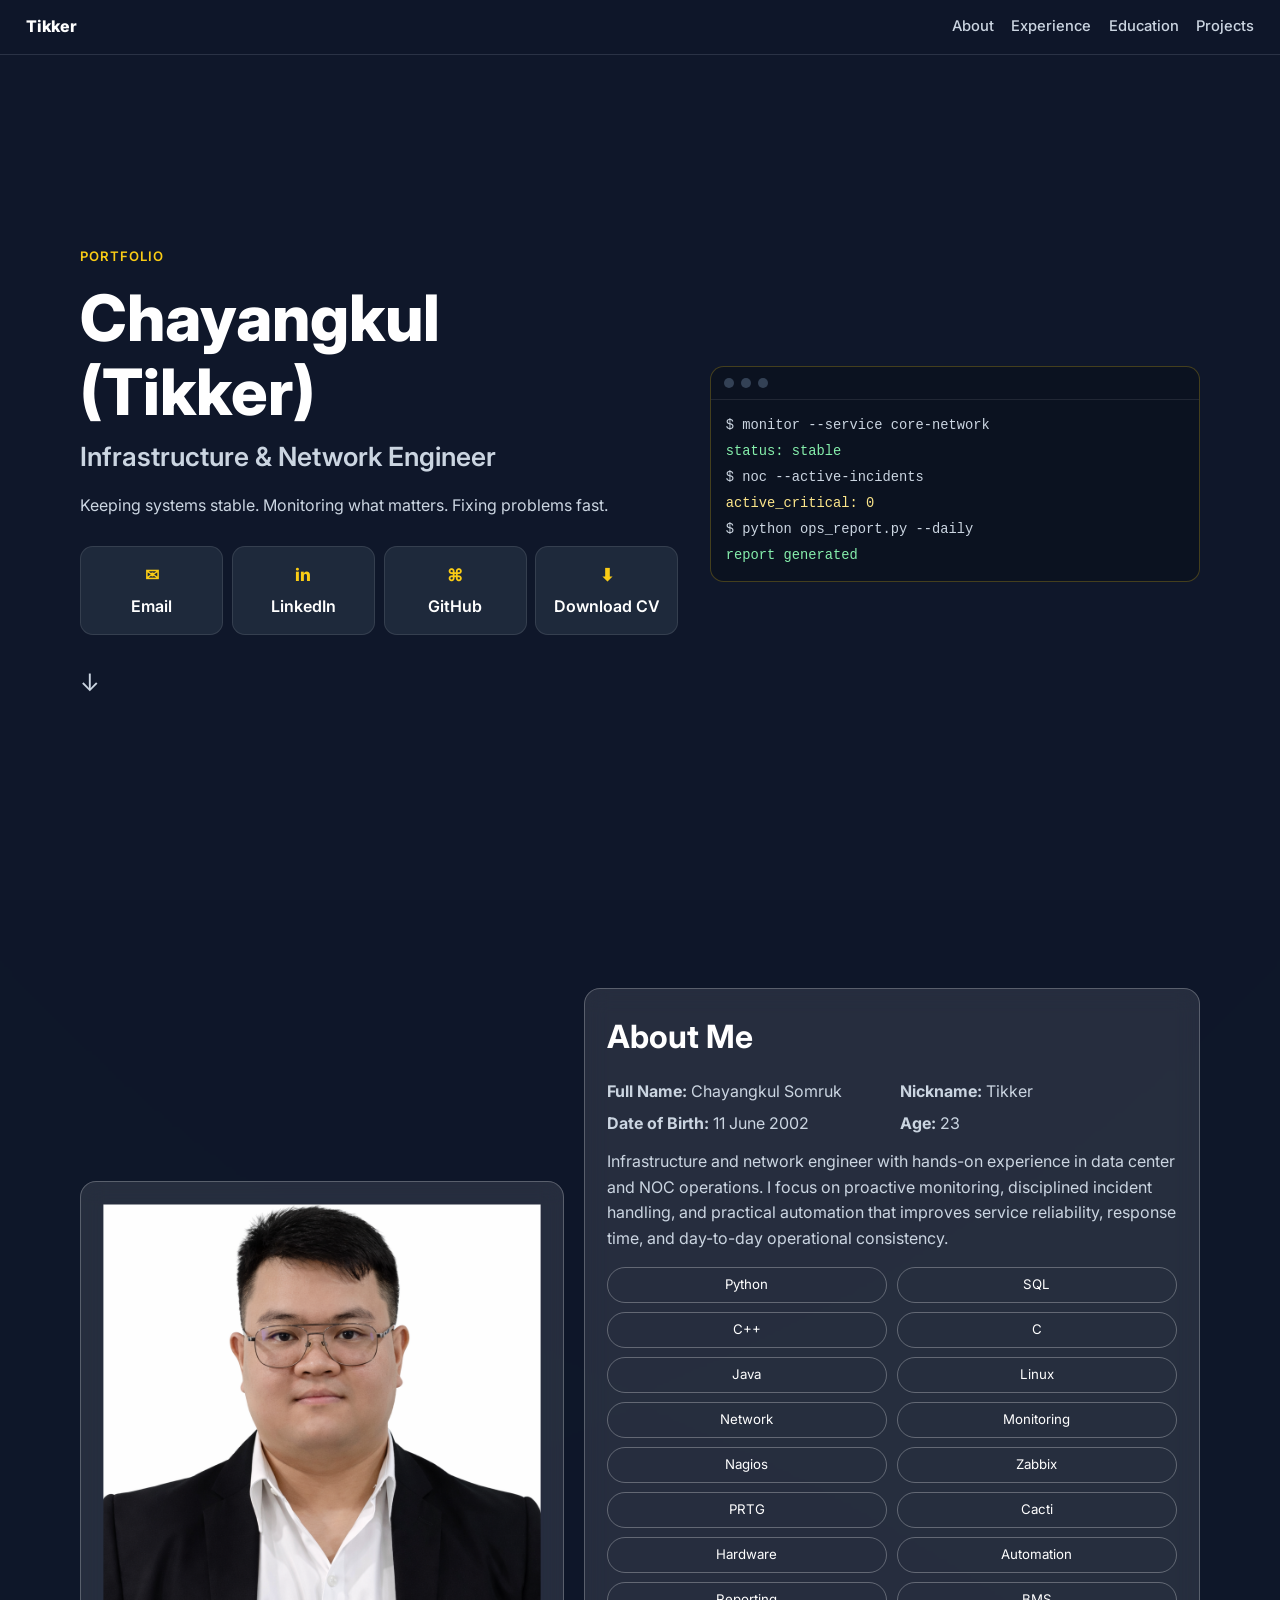
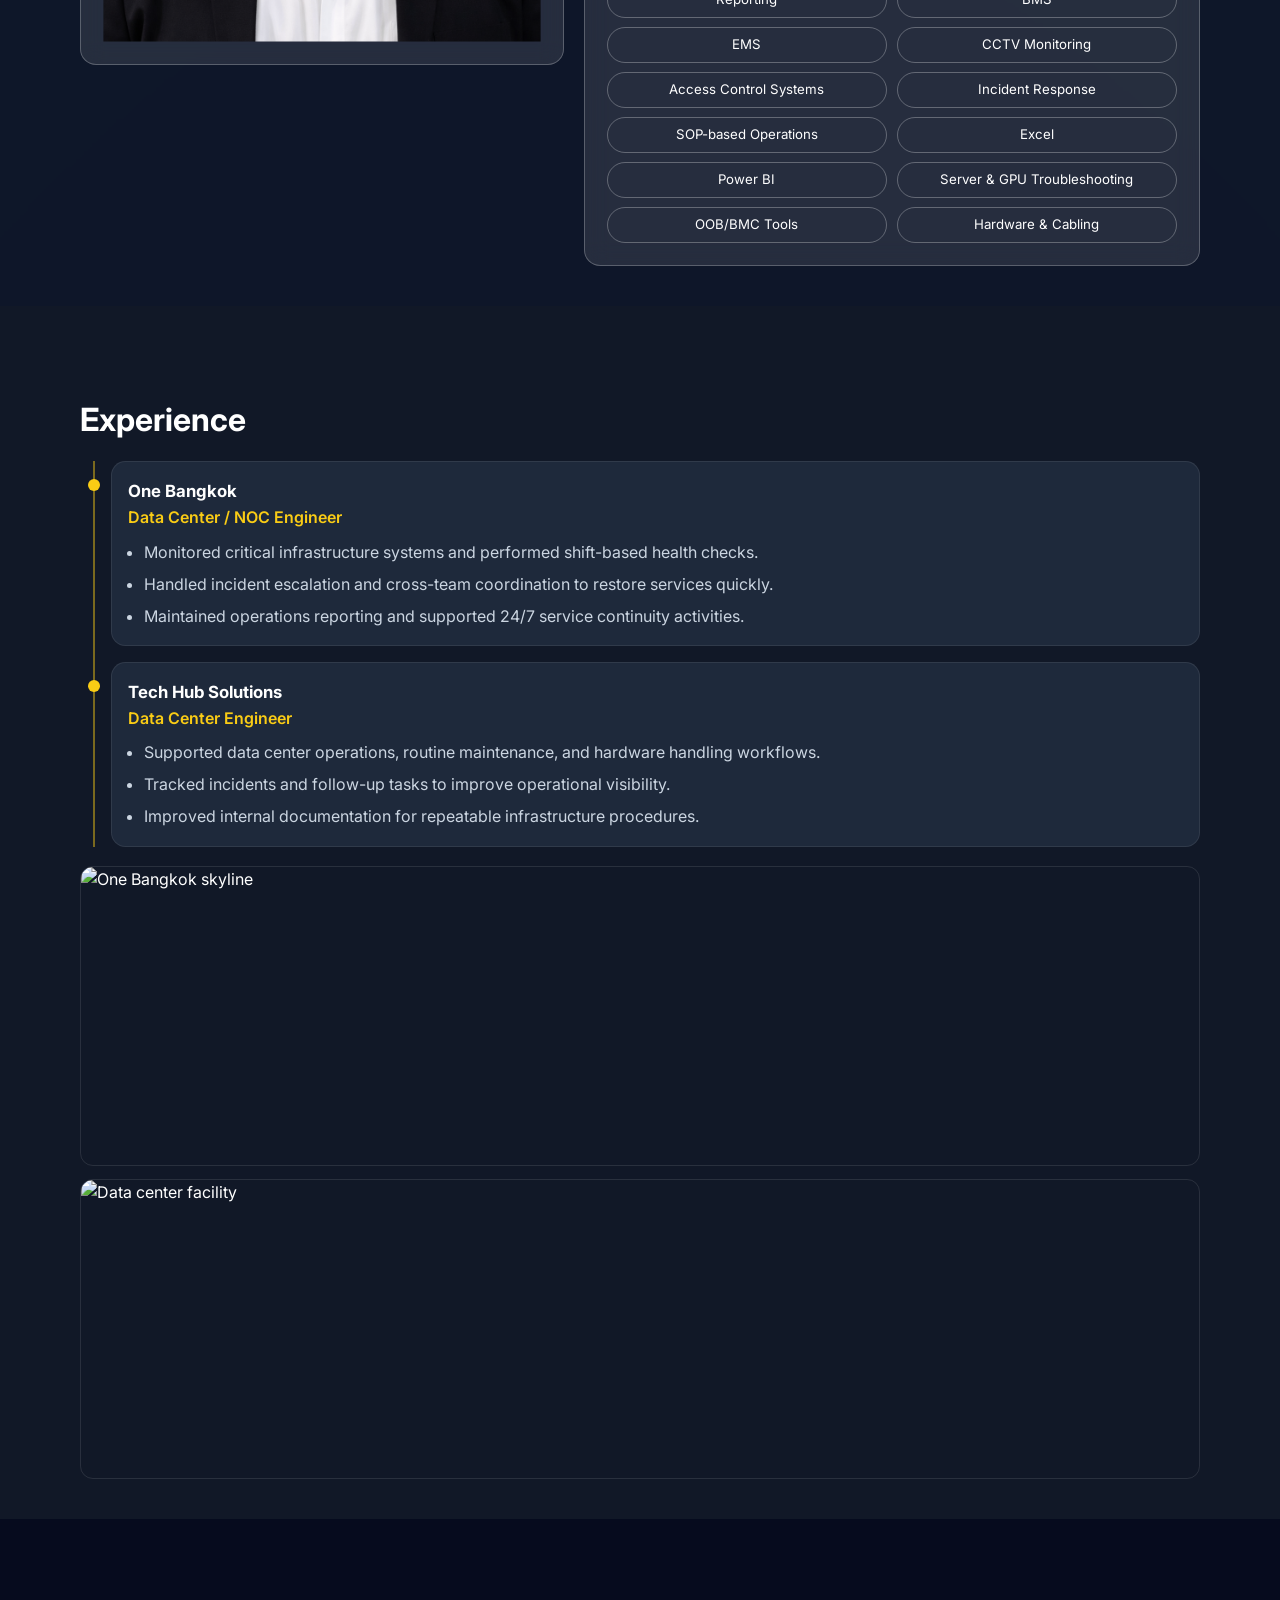
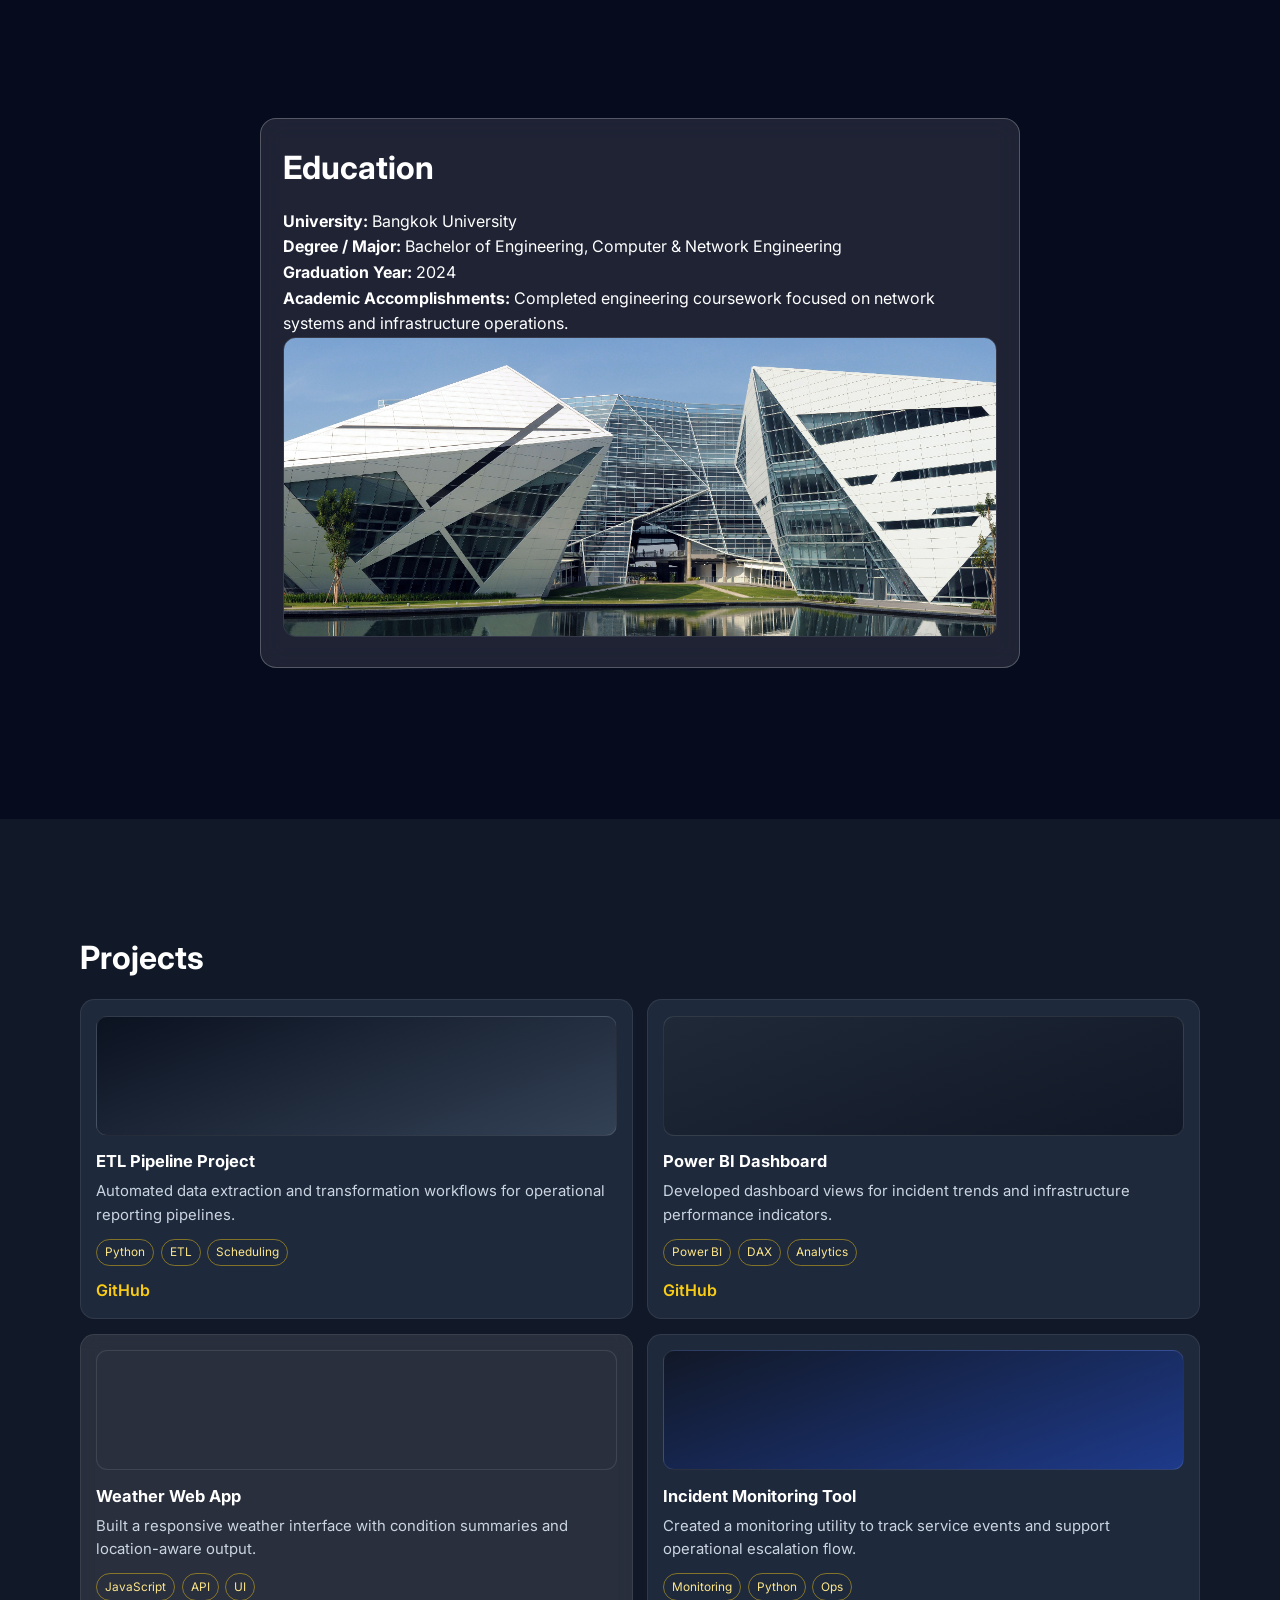
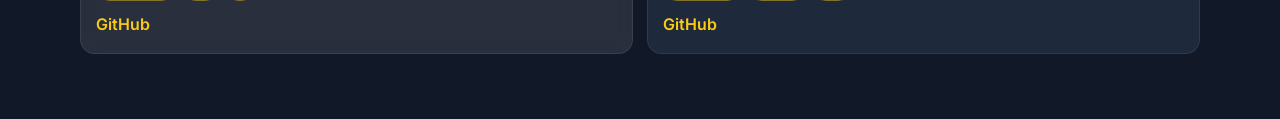
==== commit 5c55bc95: "Merge 9c7c0199dab0e1b550a787c351befc227a13ff32 into adc2ef142a4277debd85a2817101640c0b83aabd" ====
--- a/src/index.html
+++ b/src/index.html
@@ -122,8 +122,8 @@
         </div>
 
         <div class="banner-stack">
-          <img src="assets/images/1729585933_ปก_800_One_Bangkok_6.jpg" alt="One Bangkok skyline" class="full-banner" />
-          <img src="assets/images/GSA01-108-scaled.jpg" alt="Data center facility" class="full-banner" />
+          <img src="./assets/images/One_Bangkok.jpg" alt="One Bangkok skyline" class="full-banner" />
+          <img src="./assets/images/GSA.jpg" alt="Data center facility" class="full-banner" />
         </div>
       </div>
     </section>
@@ -184,4 +184,4 @@
 
   <script src="script.js"></script>
 </body>
-</html>+</html>
--- a/src/style.css
+++ b/src/style.css
@@ -507,4 +507,4 @@
   .full-banner {
     height: 300px;
   }
-}+}
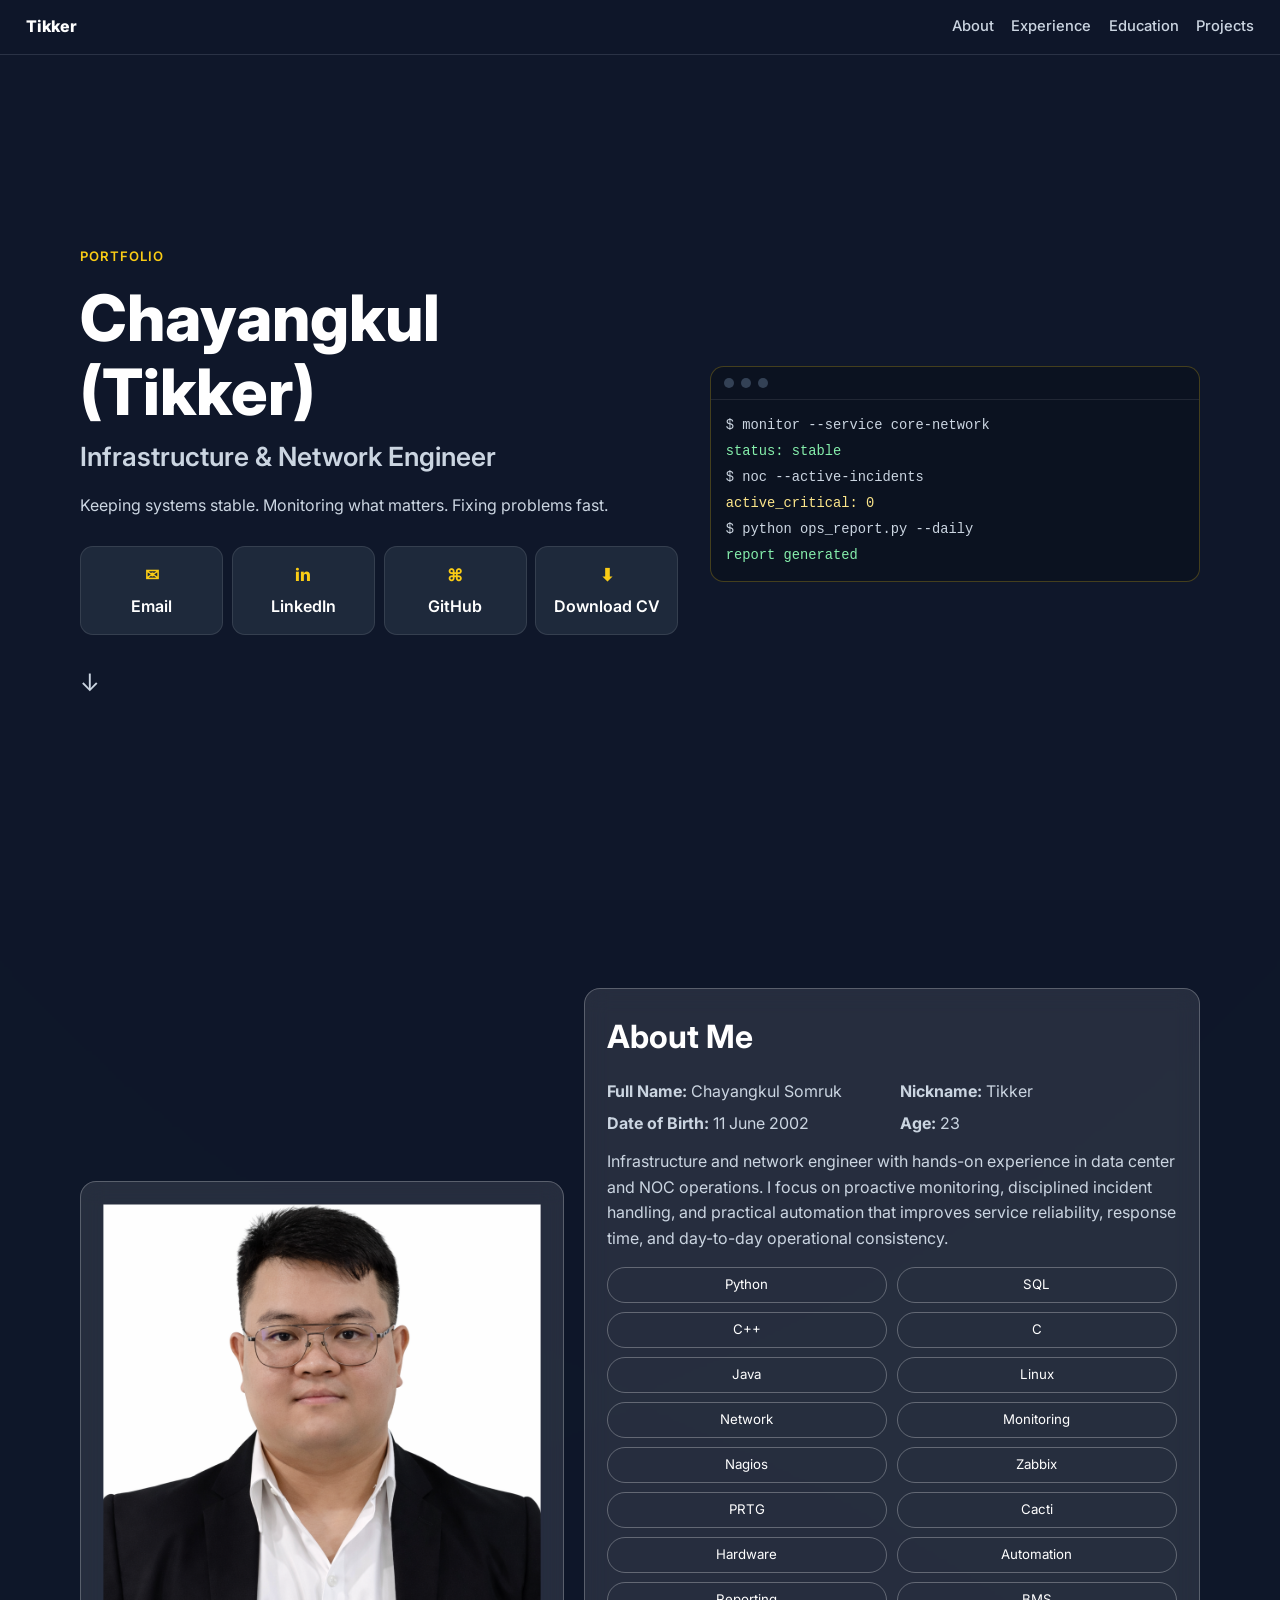
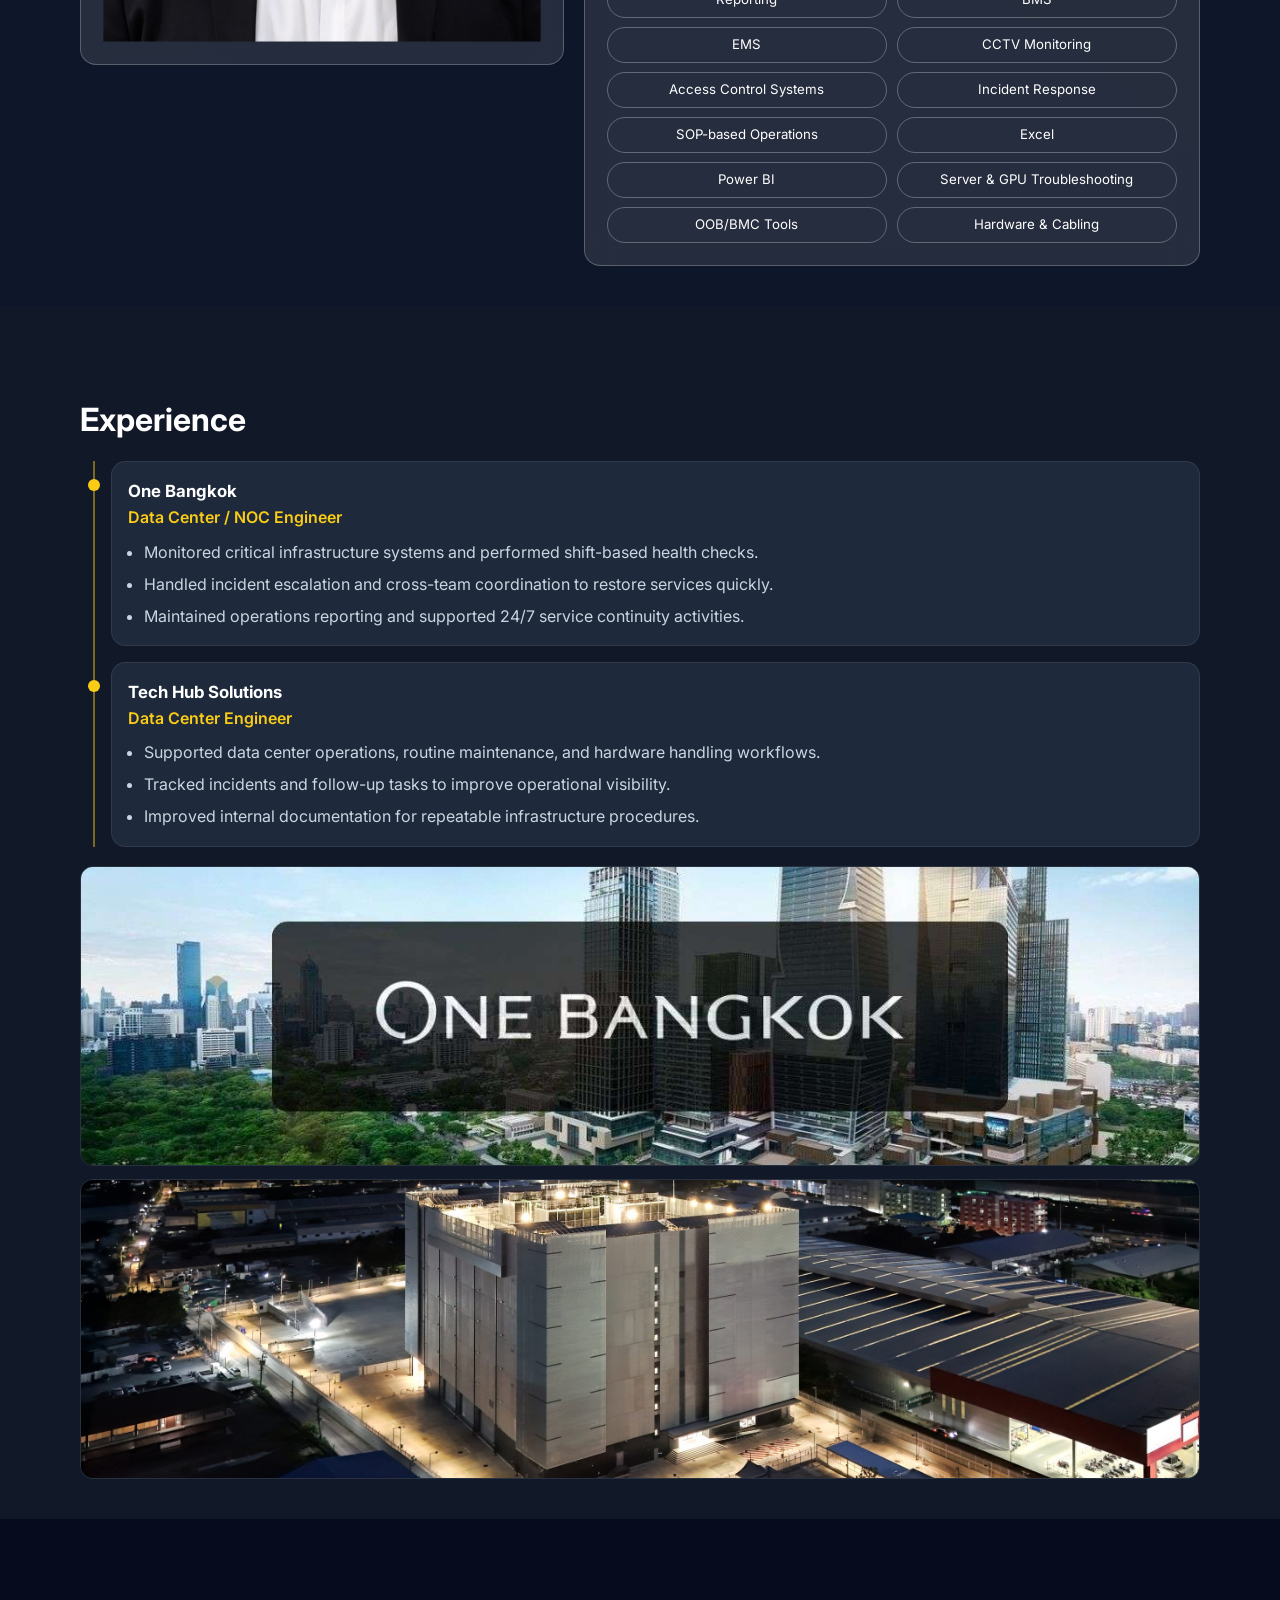
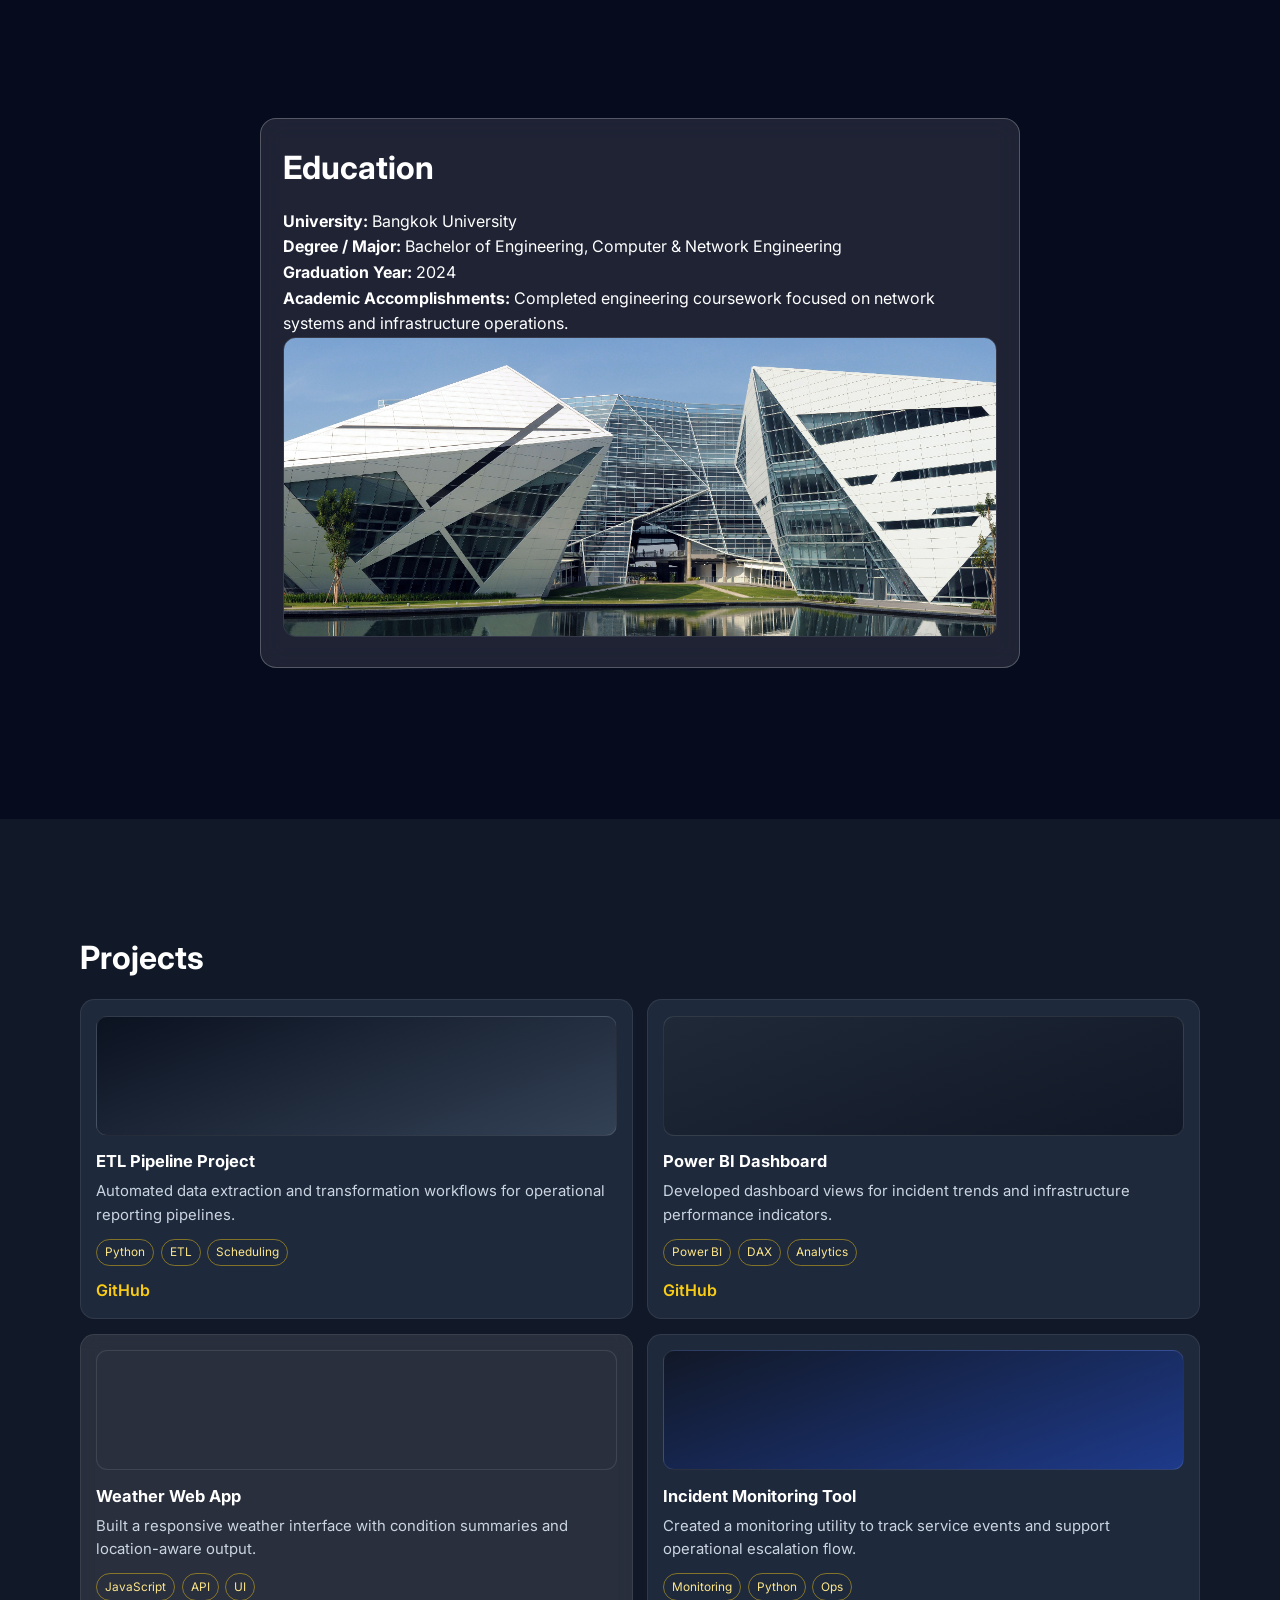
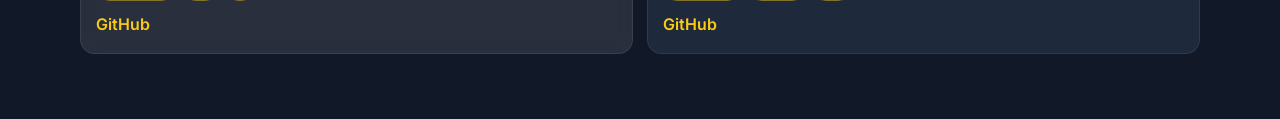
==== commit b4a3d052: "Merge 3b67920e3effb423434e20aef09ffef824b1730d into adc2ef142a4277debd85a2817101640c0b83aabd" ====
--- a/src/index.html
+++ b/src/index.html
@@ -122,8 +122,8 @@
         </div>
 
         <div class="banner-stack">
-          <img src="./assets/images/One_Bangkok.jpg" alt="One Bangkok skyline" class="full-banner" />
-          <img src="./assets/images/GSA.jpg" alt="Data center facility" class="full-banner" />
+          <img src="assets/images/1729585933_ปก_800_One_Bangkok_6.jpg" alt="One Bangkok skyline" class="full-banner" />
+          <img src="assets/images/GSA01-108-scaled.jpg" alt="Data center facility" class="full-banner" />
         </div>
       </div>
     </section>
@@ -184,4 +184,4 @@
 
   <script src="script.js"></script>
 </body>
-</html>
+</html>
--- a/src/style.css
+++ b/src/style.css
@@ -507,4 +507,4 @@
   .full-banner {
     height: 300px;
   }
-}
+}
